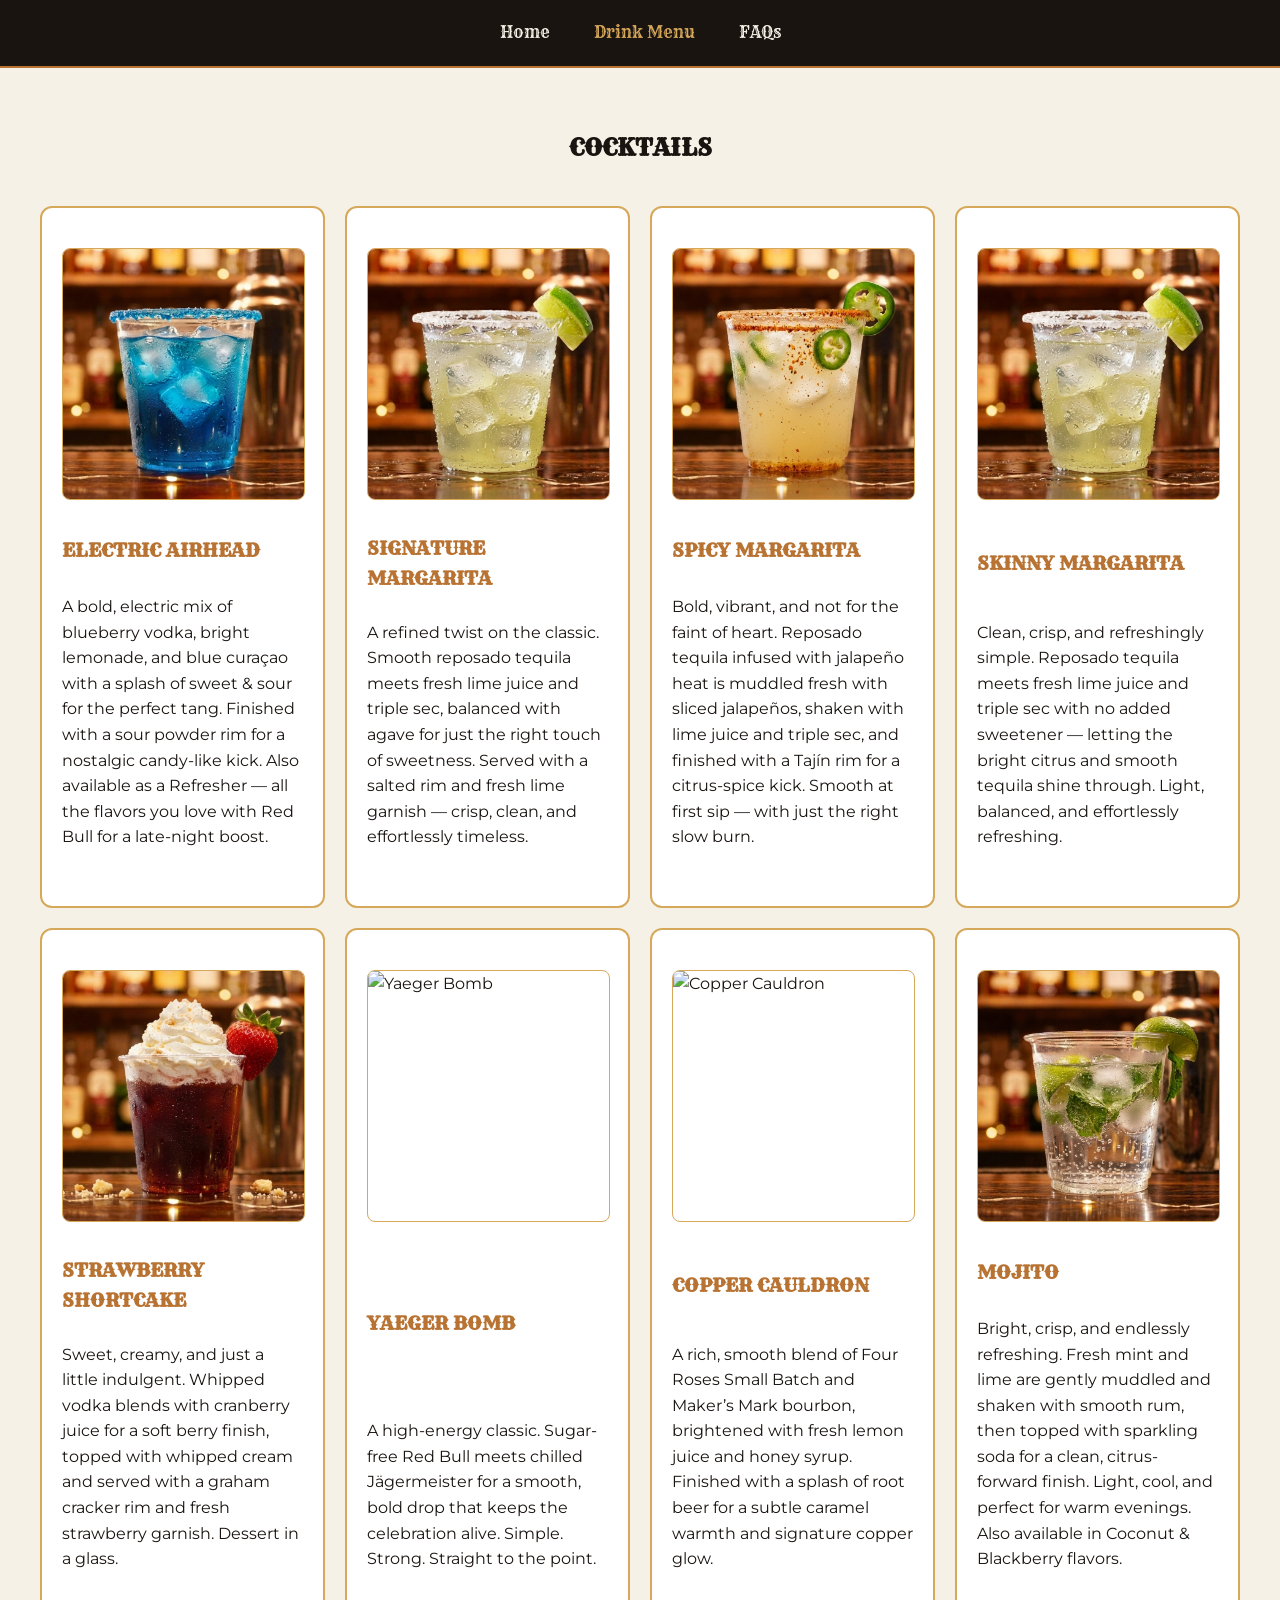
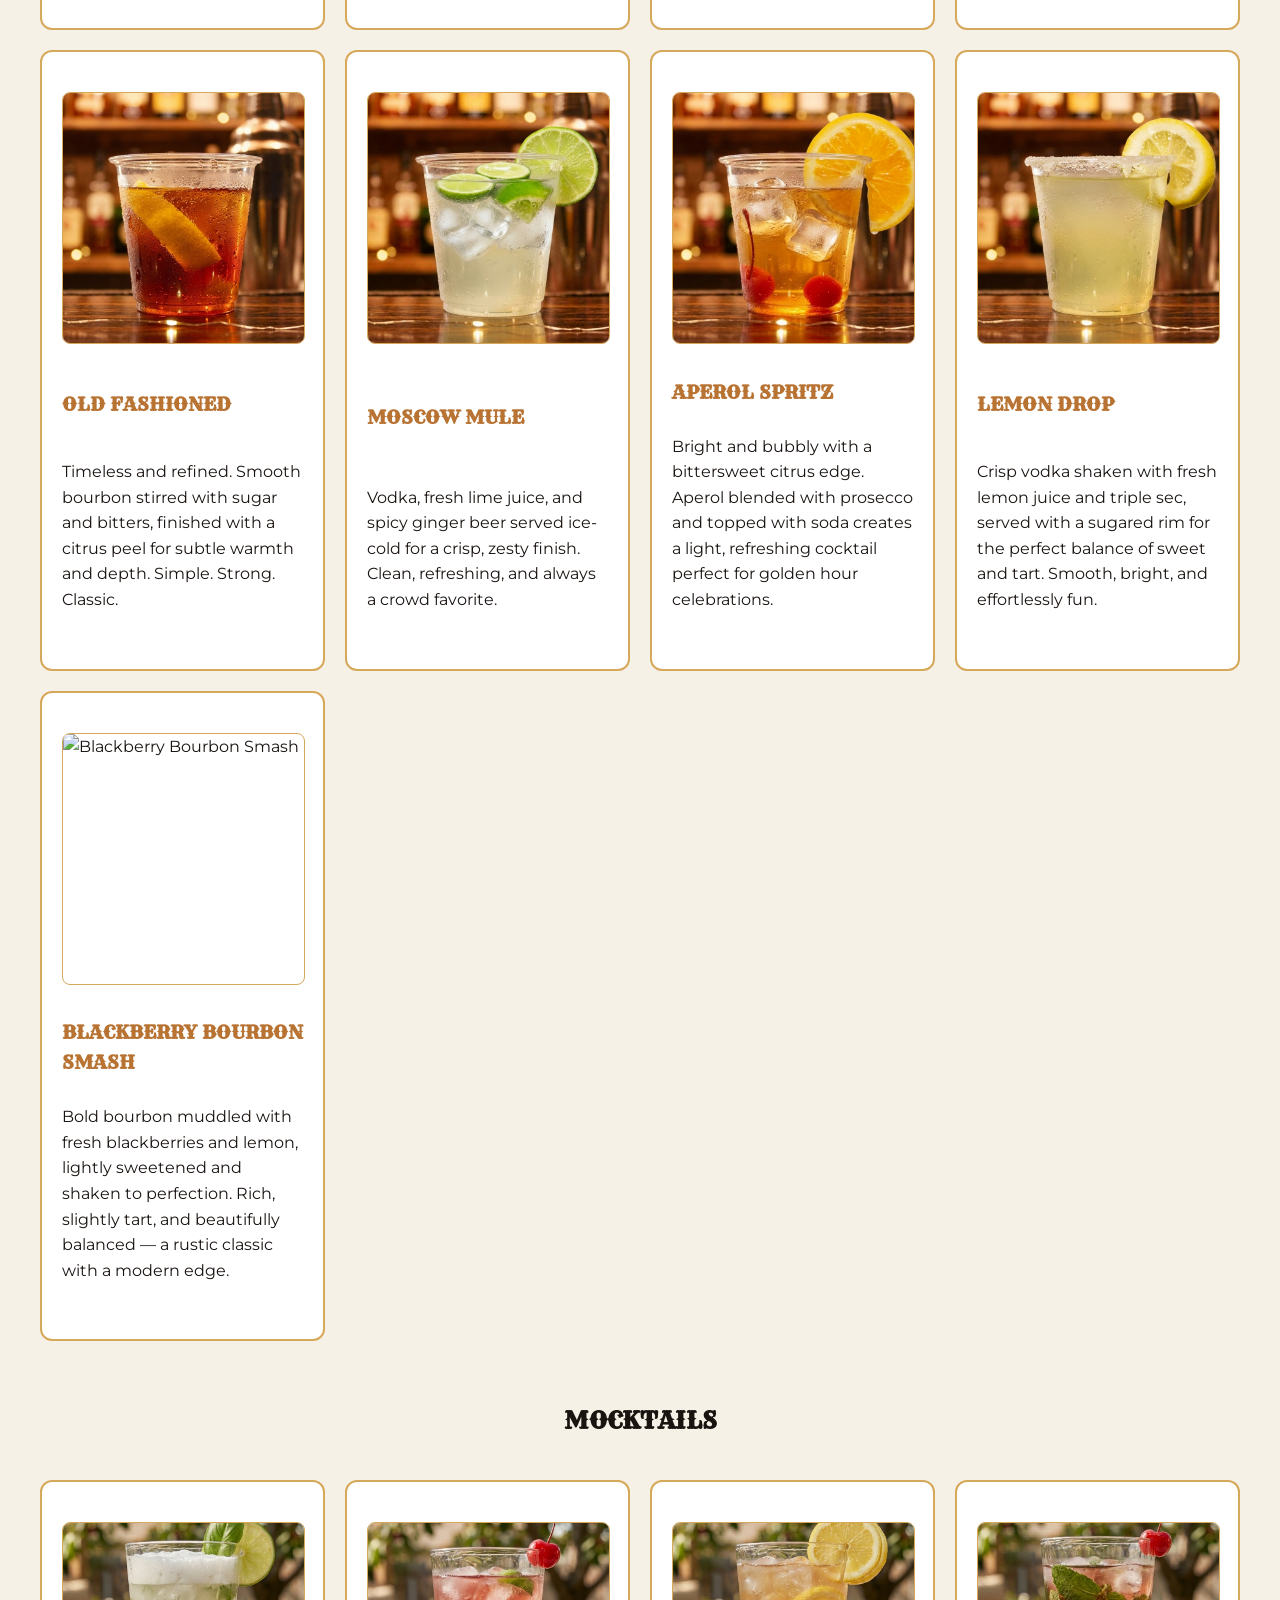
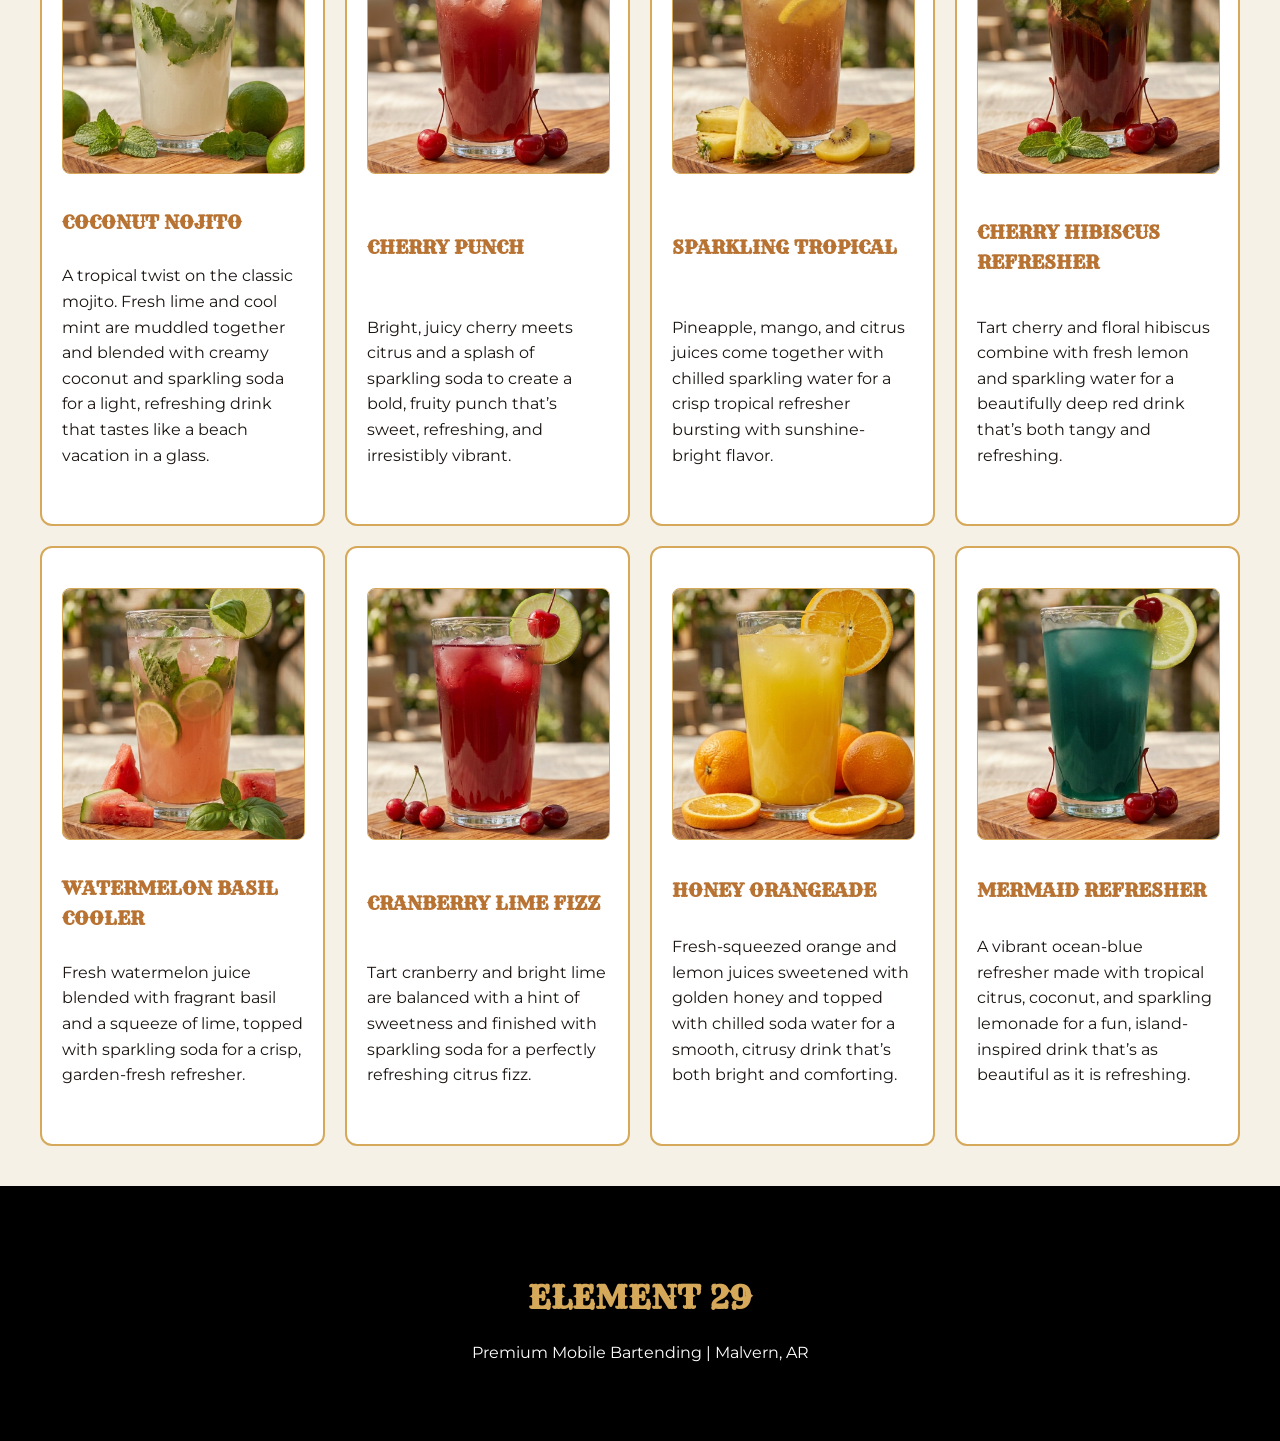
==== cocktails.html @ 7b302162 "Update cocktails.html" ====
<!DOCTYPE html>
<html lang="en">
<head>
    <meta charset="UTF-8">
    <meta name="viewport" content="width=device-width, initial-scale=1.0">
    <title>Drink Menu | Element 29</title>
    <link href="https://fonts.googleapis.com/css2?family=Cinzel+Decorative:wght@400;700&family=Rye&family=Montserrat:wght@300;400;600&display=swap" rel="stylesheet">
    <link rel="stylesheet" href="styles.css">
</head>
<body>

    <nav style="background: var(--espresso); padding: 20px; text-align: center; border-bottom: 2px solid var(--copper);">
        <a href="index.html" class="western-text" style="color: var(--cream); text-decoration: none; margin: 0 20px;">Home</a>
        <a href="cocktails.html" class="western-text" style="color: var(--gold); text-decoration: none; margin: 0 20px;">Drink Menu</a>
        <a href="faq.html" class="western-text" style="color: var(--cream); text-decoration: none; margin: 0 20px;">FAQs</a>
    </nav>

    <h2 class="section-title western-text" style="margin-top: 60px;">Cocktails</h2>
        <div class="drink-grid">
            <div class="card">
                <img src="images/ElectricAirhead.png" alt="Electric Airhead" class="drink-card-img">
                <h3>Electric Airhead</h3>
                <p>A bold, electric mix of blueberry vodka, bright lemonade, and blue curaçao with a splash of sweet & sour for the perfect tang. Finished with a sour powder rim for a nostalgic candy-like kick. Also available as a Refresher — all the flavors you love with Red Bull for a late-night boost.</p>
            </div>
            <div class="card">
                <img src="images/SignatureMarg.png" alt="Signature Margarita" class="drink-card-img">
                <h3>Signature Margarita</h3>
                <p>A refined twist on the classic. Smooth reposado tequila meets fresh lime juice and triple sec, balanced with agave for just the right touch of sweetness. Served with a salted rim and fresh lime garnish — crisp, clean, and effortlessly timeless.</p>
            </div>
            <div class="card">
                <img src="images/SpicyMarg.png" alt="Spicy Margarita" class="drink-card-img">
                <h3>Spicy Margarita</h3>
                <p>Bold, vibrant, and not for the faint of heart. Reposado tequila infused with jalapeño heat is muddled fresh with sliced jalapeños, shaken with lime juice and triple sec, and finished with a Tajín rim for a citrus-spice kick. Smooth at first sip — with just the right slow burn.</p>
            </div>
            <div class="card">
                <img src="images/SignatureMarg.png" alt="Skinny Margarita" class="drink-card-img">
                <h3>Skinny Margarita</h3>
                <p>Clean, crisp, and refreshingly simple. Reposado tequila meets fresh lime juice and triple sec with no added sweetener — letting the bright citrus and smooth tequila shine through. Light, balanced, and effortlessly refreshing.</p>
            </div>
            <div class="card">
                <img src="images/StrawberryShortcake.png" alt="Strawberry Shortcake" class="drink-card-img">
                <h3>Strawberry Shortcake</h3>
                <p>Sweet, creamy, and just a little indulgent. Whipped vodka blends with cranberry juice for a soft berry finish, topped with whipped cream and served with a graham cracker rim and fresh strawberry garnish. Dessert in a glass.</p>
            </div>
            <div class="card">
                <img src="images/yaeger.jpg" alt="Yaeger Bomb" class="drink-card-img">
                <h3>Yaeger Bomb</h3>
                <p>A high-energy classic. Sugar-free Red Bull meets chilled Jägermeister for a smooth, bold drop that keeps the celebration alive. Simple. Strong. Straight to the point.</p>
            </div>
            <div class="card">
                <img src="images/cauldron.jpg" alt="Copper Cauldron" class="drink-card-img">
                <h3>Copper Cauldron</h3>
                <p>A rich, smooth blend of Four Roses Small Batch and Maker’s Mark bourbon, brightened with fresh lemon juice and honey syrup. Finished with a splash of root beer for a subtle caramel warmth and signature copper glow.</p>
            </div>

 <div class="card">
                <img src="images/Mojito.png" alt="Mojito" class="drink-card-img">
                <h3>Mojito</h3>
                <p>Bright, crisp, and endlessly refreshing. Fresh mint and lime are gently muddled and shaken with smooth rum, then topped with sparkling soda for a clean, citrus-forward finish. Light, cool, and perfect for warm evenings. Also available in Coconut & Blackberry flavors.</p>
            </div>

 <div class="card">
                <img src="images/OldFashioned.png" alt="Old Fashioned" class="drink-card-img">
                <h3>Old Fashioned</h3>
                <p>Timeless and refined. Smooth bourbon stirred with sugar and bitters, finished with a citrus peel for subtle warmth and depth. Simple. Strong. Classic.</p>
            </div>

 <div class="card">
                <img src="images/MoscowMule.png" alt="Moscow Mule" class="drink-card-img">
                <h3>Moscow Mule</h3>
                <p>Vodka, fresh lime juice, and spicy ginger beer served ice-cold for a crisp, zesty finish. Clean, refreshing, and always a crowd favorite.</p>
            </div>

<div class="card">
                <img src="images/AeperolSpritz.png" alt="Aperol Spritz" class="drink-card-img">
                <h3>Aperol Spritz</h3>
                <p>Bright and bubbly with a bittersweet citrus edge. Aperol blended with prosecco and topped with soda creates a light, refreshing cocktail perfect for golden hour celebrations.</p>
            </div>

<div class="card">
                <img src="images/LemonDrop.png" alt="Lemon Drop" class="drink-card-img">
                <h3>Lemon Drop</h3>
                <p>Crisp vodka shaken with fresh lemon juice and triple sec, served with a sugared rim for the perfect balance of sweet and tart. Smooth, bright, and effortlessly fun.</p>
            </div>

<div class="card">
                <img src="images/"BlackberryBourbonSmash.png" alt="Blackberry Bourbon Smash" class="drink-card-img">
                <h3>Blackberry Bourbon Smash</h3>
                <p>Bold bourbon muddled with fresh blackberries and lemon, lightly sweetened and shaken to perfection. Rich, slightly tart, and beautifully balanced — a rustic classic with a modern edge.</p>
            </div>



        </div>

        <h2 class="section-title western-text" style="margin-top: 60px;">Mocktails</h2>
        <div class="drink-grid">
            <div class="card">
                <img src="images/CoconutNojito.png" alt="Coconut Nojito" class="drink-card-img">
                <h3>Coconut Nojito</h3>
                <p>A tropical twist on the classic mojito. Fresh lime and cool mint are muddled together and blended with creamy coconut and sparkling soda for a light, refreshing drink that tastes like a beach vacation in a glass.</p>
            </div>
            <div class="card">
                <img src="images/CherryPunch.png" alt="Cherry Punch" class="drink-card-img">
                <h3>Cherry Punch</h3>
                <p>Bright, juicy cherry meets citrus and a splash of sparkling soda to create a bold, fruity punch that’s sweet, refreshing, and irresistibly vibrant.</p>
            </div>
            <div class="card">
                <img src="images/SparklingTropical.png" alt="Sparkling Tropical" class="drink-card-img">
                <h3>Sparkling Tropical</h3>
                <p>Pineapple, mango, and citrus juices come together with chilled sparkling water for a crisp tropical refresher bursting with sunshine-bright flavor.</p>
            </div>
            <div class="card">
                <img src="images/CherryHibiscusRefresher.png" alt="Cherry Hibiscus Refresher" class="drink-card-img">
                <h3>Cherry Hibiscus Refresher</h3>
                <p>Tart cherry and floral hibiscus combine with fresh lemon and sparkling water for a beautifully deep red drink that’s both tangy and refreshing.</p>
            </div>
            <div class="card">
                <img src="images/WatermelonBasilCooler.png" alt="Watermelon Basil Cooler" class="drink-card-img">
                <h3>Watermelon Basil Cooler</h3>
                <p>Fresh watermelon juice blended with fragrant basil and a squeeze of lime, topped with sparkling soda for a crisp, garden-fresh refresher.</p>
            </div>
            <div class="card">
                <img src="images/CranberryLimeFizz.png" alt="Cranberry Lime Fizz" class="drink-card-img">
                <h3>Cranberry Lime Fizz</h3>
                <p>Tart cranberry and bright lime are balanced with a hint of sweetness and finished with sparkling soda for a perfectly refreshing citrus fizz.</p>
            </div>
            <div class="card">
                <img src="images/HoneyOrangeade.png" alt="Honey Orangeade" class="drink-card-img">
                <h3>Honey Orangeade</h3>
                <p>Fresh-squeezed orange and lemon juices sweetened with golden honey and topped with chilled soda water for a smooth, citrusy drink that’s both bright and comforting.</p>
            </div>
            <div class="card">
                <img src="images/MermaidRefresher.png" alt="Mermaid Refresher" class="drink-card-img">
                <h3>Mermaid Refresher</h3>
                <p>A vibrant ocean-blue refresher made with tropical citrus, coconut, and sparkling lemonade for a fun, island-inspired drink that’s as beautiful as it is refreshing.</p>
            </div>

        </div>
    </section>

    <footer>
        <h2 class="footer-brand western-text">Element 29</h2>
        <p>Premium Mobile Bartending | Malvern, AR</p>
    </footer>
</body>

</html>
---- styles.css ----
/* --- VARIABLES & ROOT --- */
:root {
    --cream: #F6F1E6;
    --espresso: #1A1411;
    --copper: #B87333;
    --gold: #D6A85A;
    --font-heading: 'Cinzel Decorative', serif;
    --font-western: 'Rye', cursive;
    --font-body: 'Montserrat', sans-serif;
}

/* --- BASE STYLES --- */
body { 
    background-color: var(--cream); 
    color: var(--espresso); 
    font-family: var(--font-body); 
    margin: 0; 
    line-height: 1.6; 
}

h1, h2, h3, h4, h5 { 
    font-family: var(--font-western); 
    text-transform: uppercase; 
}

.western-text { 
    font-family: var(--font-western) !important; 
}

.section-title { 
    text-align: center; 
    margin-bottom: 30px; 
}

.centered { 
    text-align: center; 
    width: 100%; 
    display: flex; 
    flex-direction: column; 
    align-items: center; 
}

.white { color: white; }
.hidden { display: none; }

/* --- NAVIGATION --- */
nav {
    background: var(--espresso);
    padding: 20px;
    text-align: center;
    border-bottom: 2px solid var(--copper);
    position: sticky;
    top: 0;
    z-index: 1000;
}

nav a {
    text-decoration: none;
    margin: 0 20px;
    transition: 0.3s;
}

/* --- HERO SECTION --- */
.hero {
    height: 90vh; 
    display: flex; 
    align-items: center; 
    justify-content: center;
    text-align: center; 
    position: relative; 
    background: var(--espresso);
}

.hero-bg { 
    position: absolute; 
    width: 100%; 
    height: 100%; 
    background-size: cover; 
    background-position: center; 
    opacity: 0.7; 
}

.hero-overlay { 
    position: absolute; 
    width: 100%; 
    height: 100%; 
    background: linear-gradient(to bottom, transparent, rgba(26,20,17,0.8)); 
}

.hero-content { 
    position: relative; 
    z-index: 2; 
    color: white; 
    padding: 20px; 
}

.brand-title { 
    font-size: 3rem; 
    letter-spacing: 2px; 
    color: var(--gold); 
    margin: 0; 
}

.headline { 
    font-size: 3.5rem; 
    font-family: var(--font-western); 
    margin: 20px 0; 
    color: white; 
}

/* --- LIFESTYLE BREAKS --- */
.lifestyle-break {
    height: 400px; 
    width: 100%; 
    overflow: hidden; 
    position: relative;
}

.break-img {
    width: 100%; 
    height: 100%; 
    background-size: cover; 
    background-position: center; 
    background-attachment: fixed;
}

.break-overlay {
    position: absolute; 
    top: 0; 
    left: 0; 
    width: 100%; 
    height: 100%;
    background: rgba(26, 20, 17, 0.4); 
    display: flex; 
    align-items: center; 
    justify-content: center;
}

.break-overlay h2 {
    color: var(--cream); 
    font-size: 2.5rem; 
    text-shadow: 2px 2px 10px rgba(0,0,0,0.5);
}

/* --- CARDS & PACKAGES --- */
.packages { 
    padding: 100px 20px; 
    text-align: center; 
}

.package-cards { 
    display: grid; 
    grid-template-columns: repeat(auto-fit, minmax(250px, 1fr)); 
    gap: 25px; 
    max-width: 1200px; 
    margin: 50px auto; 
}

.card { 
    background: white; 
    border: 2px solid var(--gold); 
    padding: 40px 20px; 
    border-radius: 12px; 
    transition: 0.3s; 
    cursor: pointer; 
    display: flex; 
    flex-direction: column; 
    justify-content: space-between;
}

.card:hover { 
    transform: translateY(-10px); 
    box-shadow: 0 10px 30px rgba(184,115,51,0.2); 
}

.card h3 { 
    color: var(--copper); 
    margin-bottom: 10px; 
}

/* --- DRINK MENU GRID --- */
.drink-grid {
    display: grid;
    grid-template-columns: repeat(4, 1fr);
    gap: 20px;
    max-width: 1200px;
    margin: 40px auto;
    padding: 0 20px;
}

.drink-card-img {
    width: 100%;
    height: 250px;
    object-fit: cover;
    border-radius: 8px;
    margin-bottom: 15px;
    border: 1px solid var(--gold);
}

/* --- CUSTOMIZER / CALCULATOR --- */
.customizer { 
    padding: 80px 20px; 
    background-size: cover; 
    background-attachment: fixed; 
    display: flex; 
    justify-content: center; 
}

.calc-container { 
    background: rgba(246, 241, 230, 0.98); 
    max-width: 800px; 
    width: 100%; 
    padding: 50px; 
    border-radius: 15px; 
    border: 3px double var(--copper); 
    text-align: center; 
}

.calc-grid { 
    display: grid; 
    grid-template-columns: repeat(auto-fit, minmax(200px, 1fr)); 
    gap: 20px; 
    margin-bottom: 30px; 
}

.input-group label { 
    display: block; 
    font-family: var(--font-western); 
    margin-bottom: 10px; 
    color: var(--espresso); 
    font-size: 0.9rem; 
}

.input-group input[type="number"] { 
    width: 100%; 
    padding: 12px; 
    border: 1px solid var(--copper); 
    background: var(--cream); 
    font-family: var(--font-western); 
    color: var(--espresso); 
    border-radius: 5px; 
    box-sizing: border-box;
}

.checkbox-group { 
    grid-column: 1 / -1; 
    display: flex; 
    flex-direction: column !important; 
    align-items: center; 
    padding: 20px; 
    background: rgba(184, 115, 51, 0.05); 
    border-radius: 10px;
}

.checkbox-container { 
    display: flex; 
    align-items: center; 
    gap: 10px; 
    margin-bottom: 5px; 
}

.upgrade-desc { 
    font-size: 0.85rem; 
    color: var(--espresso); 
    max-width: 500px; 
    opacity: 0.8; 
    font-style: italic; 
    margin-top: 5px; 
}

#estimate-total { 
    font-family: var(--font-western); 
    font-size: 3rem; 
    color: var(--copper); 
    margin: 20px 0; 
}

/* --- LOGISTICS --- */
.logistics-section { 
    background-size: cover; 
    background-attachment: fixed; 
    position: relative; 
}

.logistics-overlay { 
    background: rgba(26,20,17,0.85); 
    padding: 100px 20px; 
}

.logistics-grid { 
    display: grid; 
    grid-template-columns: repeat(auto-fit, minmax(250px, 1fr)); 
    gap: 30px; 
    max-width: 1100px; 
    margin: 50px auto 0; 
}

.log-card { 
    border: 1px solid var(--copper); 
    padding: 30px; 
    color: white; 
    text-align: center; 
}

.log-card h4 { 
    color: var(--gold); 
    font-family: var(--font-western); 
    margin-bottom: 15px; 
}

/* --- GALLERY GRID --- */
.gallery-grid { 
    display: grid; 
    grid-template-columns: repeat(auto-fit, minmax(300px, 1fr)); 
    gap: 15px; 
    padding: 40px; 
    max-width: 1200px; 
    margin: 0 auto; 
}

.gallery-item { 
    width: 100%; 
    height: 350px; 
    object-fit: cover; 
    border: 1px solid var(--gold); 
}

/* --- ENHANCED FAQ LAYOUT --- */
.faq-enhanced-section {
    padding: 80px 20px;
    max-width: 1100px;
    margin: 0 auto;
}

.faq-row {
    display: flex;
    gap: 50px;
    margin-bottom: 60px;
    align-items: center;
}

.faq-row.reverse {
    flex-direction: row-reverse;
}

.faq-text-block {
    flex: 1;
}

.faq-image-block {
    flex: 1;
    height: 450px;
    background-size: cover;
    background-position: center;
    border: 3px double var(--copper); 
    border-radius: 12px;
    box-shadow: 10px 10px 0px var(--gold);
}

.faq-item {
    margin-bottom: 40px;
    padding-left: 15px;
    border-left: 2px solid var(--gold);
}

.faq-item h5 {
    color: var(--copper);
    margin-bottom: 10px;
    font-size: 1.2rem;
}

.faq-item p {
    font-size: 0.95rem;
    color: var(--espresso);
    line-height: 1.6;
}

/* --- BOOKING FORM --- */
.booking-section { 
    padding: 80px 20px; 
    background: var(--espresso); 
    color: white; 
}

.form-container { 
    max-width: 600px; 
    margin: 0 auto; 
}

.western-form input, 
.western-form textarea {
    width: 100%; 
    padding: 15px; 
    margin-bottom: 15px; 
    background: rgba(246, 241, 230, 0.1); 
    border: 1px solid var(--gold); 
    color: white; 
    font-family: var(--font-body); 
    border-radius: 5px; 
    box-sizing: border-box;
}

.western-form textarea { 
    height: 120px; 
}

.western-form #form-summary { 
    background: rgba(184, 115, 51, 0.2); 
    font-family: var(--font-western); 
    color: var(--gold); 
}

/* --- BUTTONS --- */
.btn { 
    padding: 15px 35px; 
    border-radius: 50px; 
    border: 2px solid var(--copper); 
    cursor: pointer; 
    transition: 0.3s; 
    font-family: var(--font-western); 
    display: inline-block;
}

.btn-primary { 
    background: var(--copper); 
    color: white; 
    text-decoration: none;
}

.btn-primary:hover { 
    background: transparent; 
    color: var(--copper); 
    box-shadow: 0 0 20px var(--gold); 
}

.btn-select { 
    background: transparent; 
    color: var(--copper); 
    border: 1px solid var(--copper); 
    padding: 10px 20px; 
    margin-top: 20px; 
    font-family: var(--font-western); 
    cursor: pointer; 
    border-radius: 5px; 
}

.full-width { width: 100%; }

/* --- FOOTER --- */
footer { 
    padding: 60px 20px; 
    text-align: center; 
    background: #000; 
    color: white; 
}

.footer-brand { 
    color: var(--gold); 
    font-size: 2rem; 
    margin-bottom: 10px; 
}

/* --- MEDIA QUERIES --- */
@media (max-width: 1024px) {
    .drink-grid {
        grid-template-columns: repeat(2, 1fr);
    }
}

@media (max-width: 900px) {
    .faq-row, .faq-row.reverse {
        flex-direction: column;
        gap: 30px;
    }
    
    .faq-image-block {
        width: 100%;
        height: 300px;
        order: -1; 
    }
    
    .faq-item {
        border-left: none;
        border-bottom: 1px solid var(--gold);
        padding-bottom: 20px;
        padding-left: 0;
    }
}

@media (max-width: 768px) {
    .drink-grid {
        grid-template-columns: 1fr;
    }
    .gallery-grid { 
        grid-template-columns: 1fr; 
        padding: 20px; 
    }
    .gallery-item { 
        height: 300px; 
    }
    .headline { 
        font-size: 2.2rem; 
    }
    .card {
        max-width: 400px;
        margin: 0 auto;
    }
}
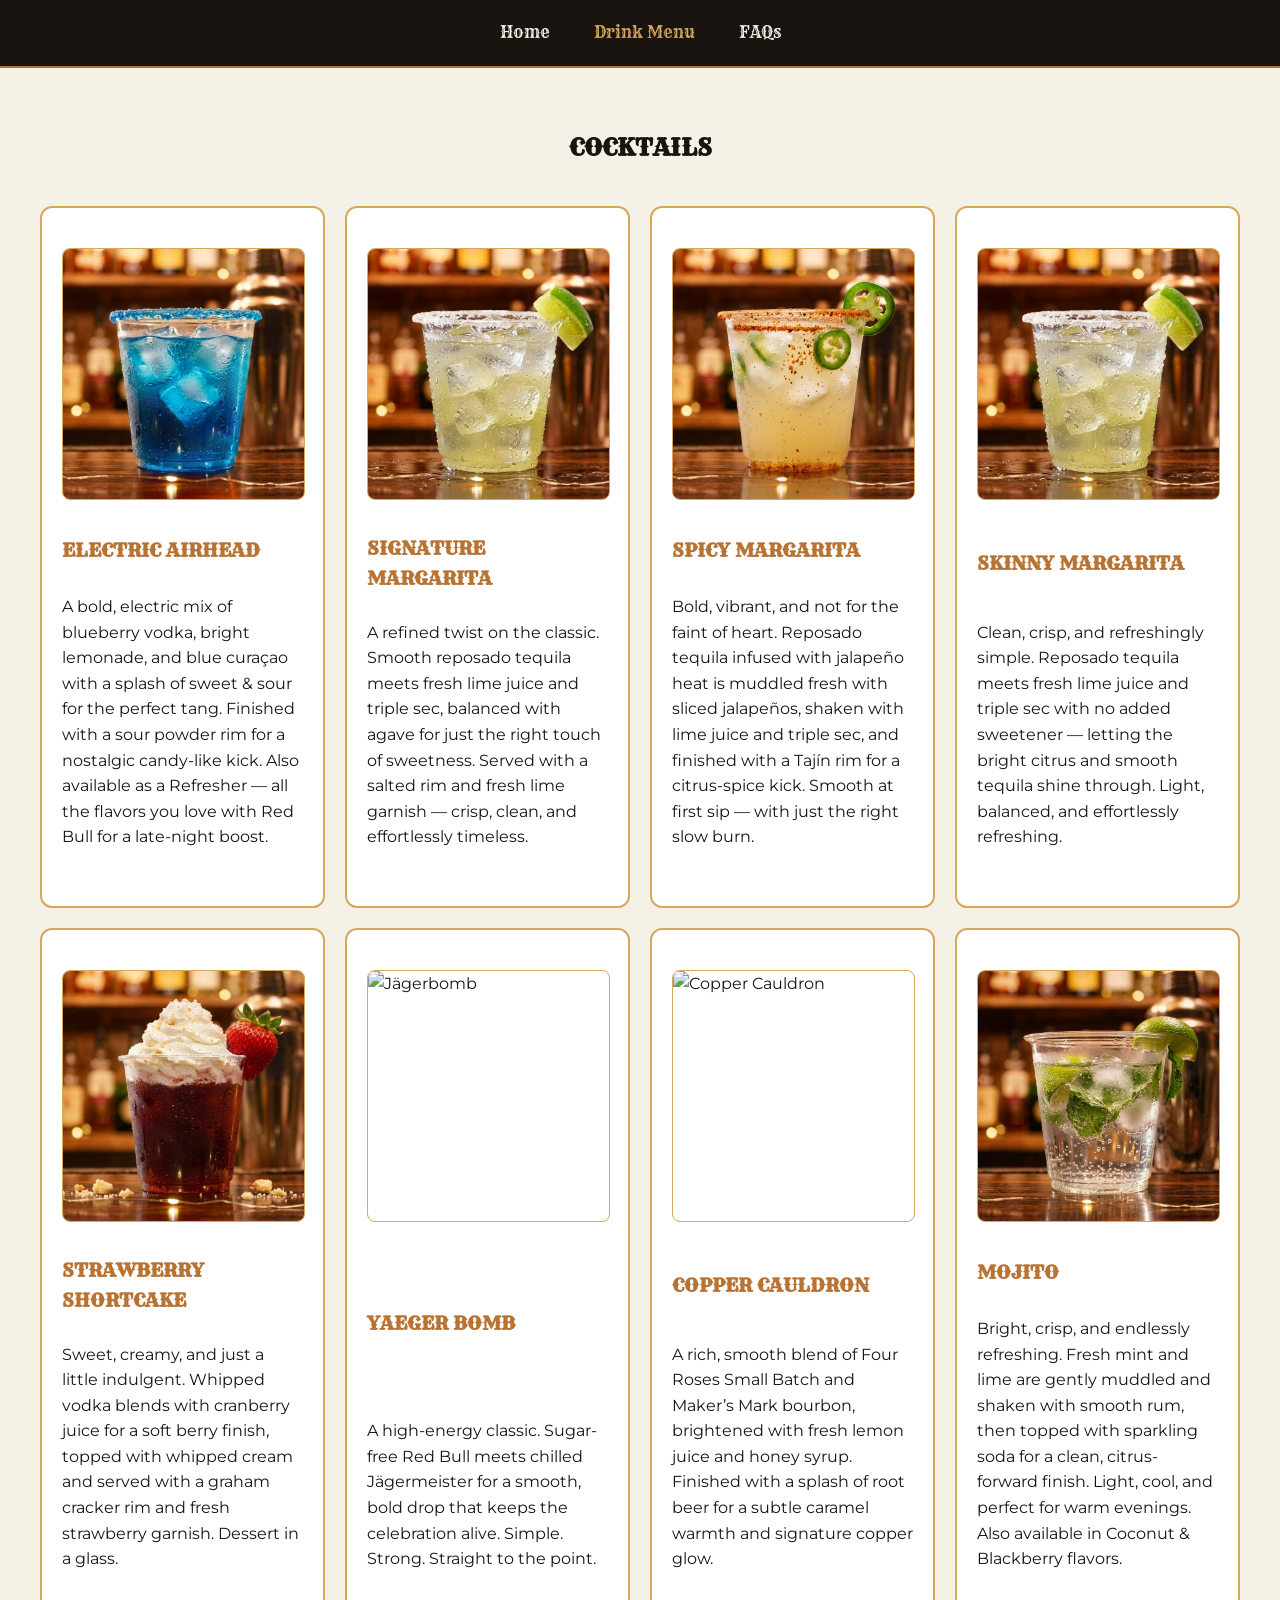
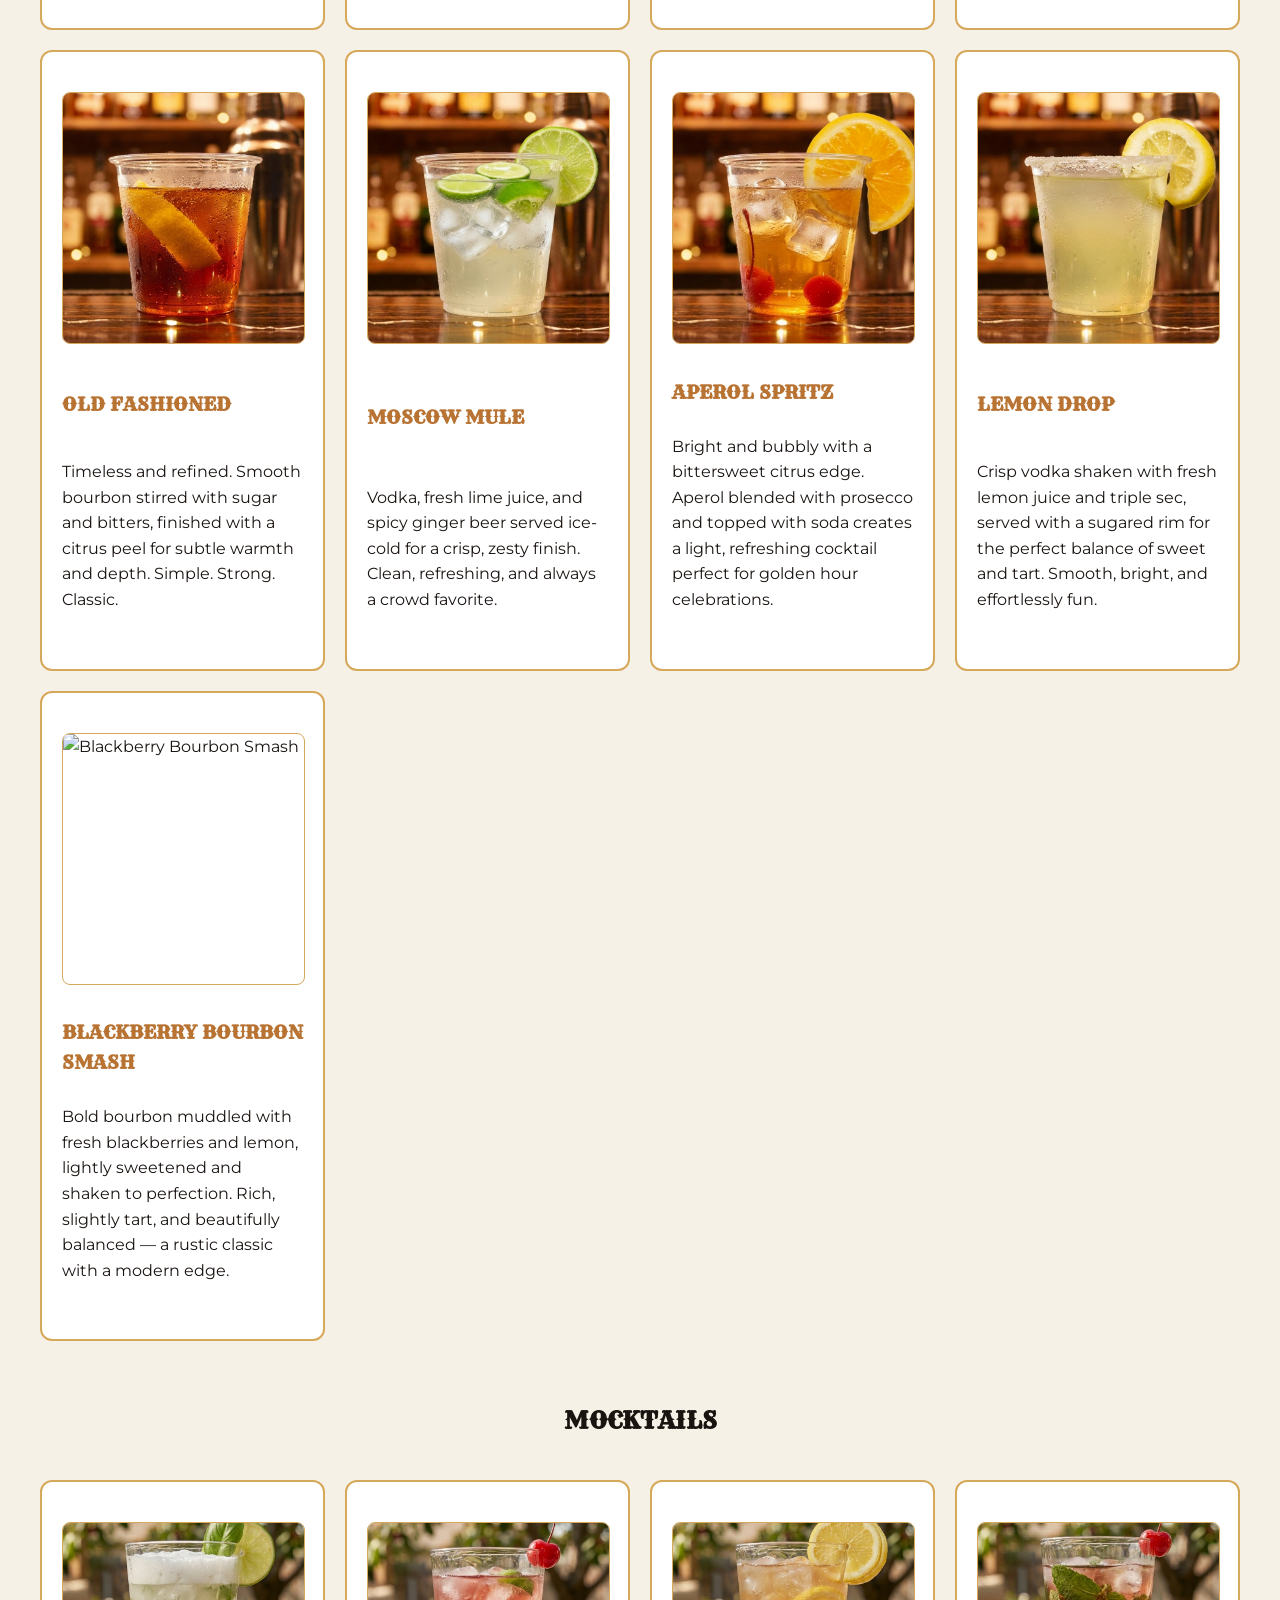
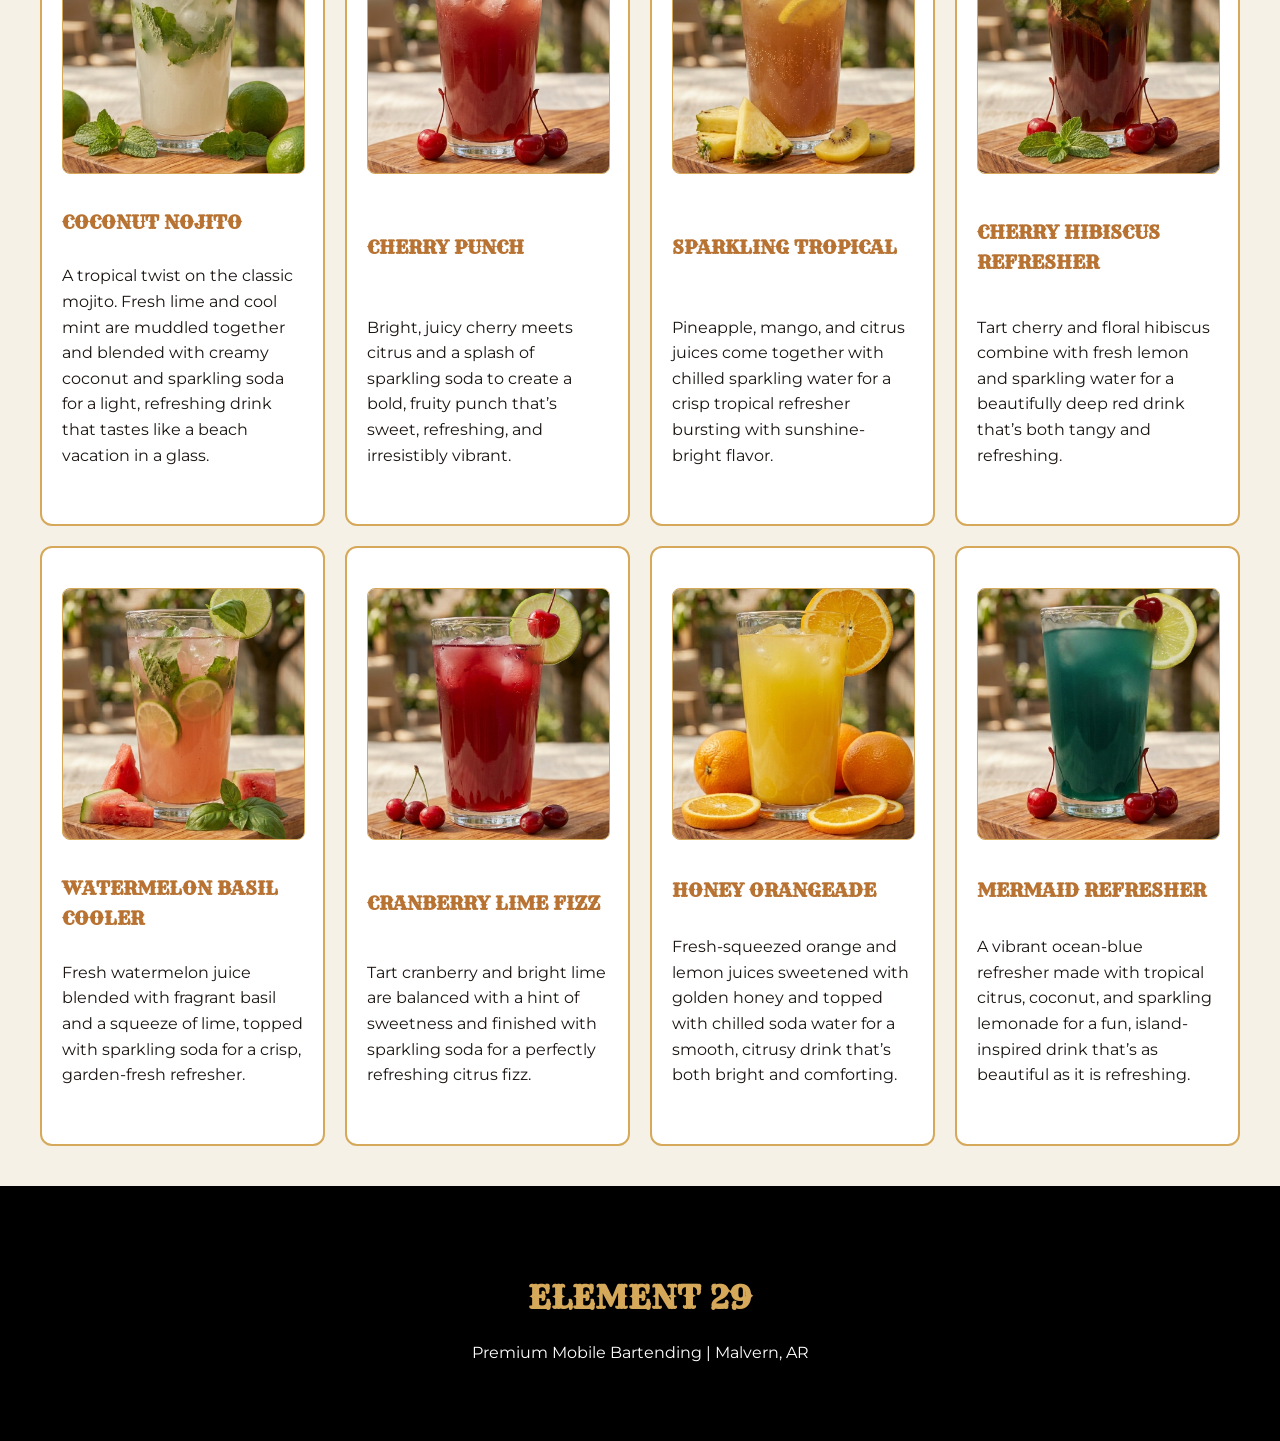
==== commit a550d934: "Update cocktails.html" ====
--- a/cocktails.html
+++ b/cocktails.html
@@ -43,7 +43,7 @@
                 <p>Sweet, creamy, and just a little indulgent. Whipped vodka blends with cranberry juice for a soft berry finish, topped with whipped cream and served with a graham cracker rim and fresh strawberry garnish. Dessert in a glass.</p>
             </div>
             <div class="card">
-                <img src="images/yaeger.jpg" alt="Yaeger Bomb" class="drink-card-img">
+                <img src="images/Yaeger.png" alt="Jägerbomb" class="drink-card-img">
                 <h3>Yaeger Bomb</h3>
                 <p>A high-energy classic. Sugar-free Red Bull meets chilled Jägermeister for a smooth, bold drop that keeps the celebration alive. Simple. Strong. Straight to the point.</p>
             </div>
@@ -84,7 +84,7 @@
             </div>
 
 <div class="card">
-                <img src="images/"BlackberryBourbonSmash.png" alt="Blackberry Bourbon Smash" class="drink-card-img">
+                <img src="images/"BourbonSmash.png" alt="Blackberry Bourbon Smash" class="drink-card-img">
                 <h3>Blackberry Bourbon Smash</h3>
                 <p>Bold bourbon muddled with fresh blackberries and lemon, lightly sweetened and shaken to perfection. Rich, slightly tart, and beautifully balanced — a rustic classic with a modern edge.</p>
             </div>
@@ -151,3 +151,4 @@
 
 
 
+
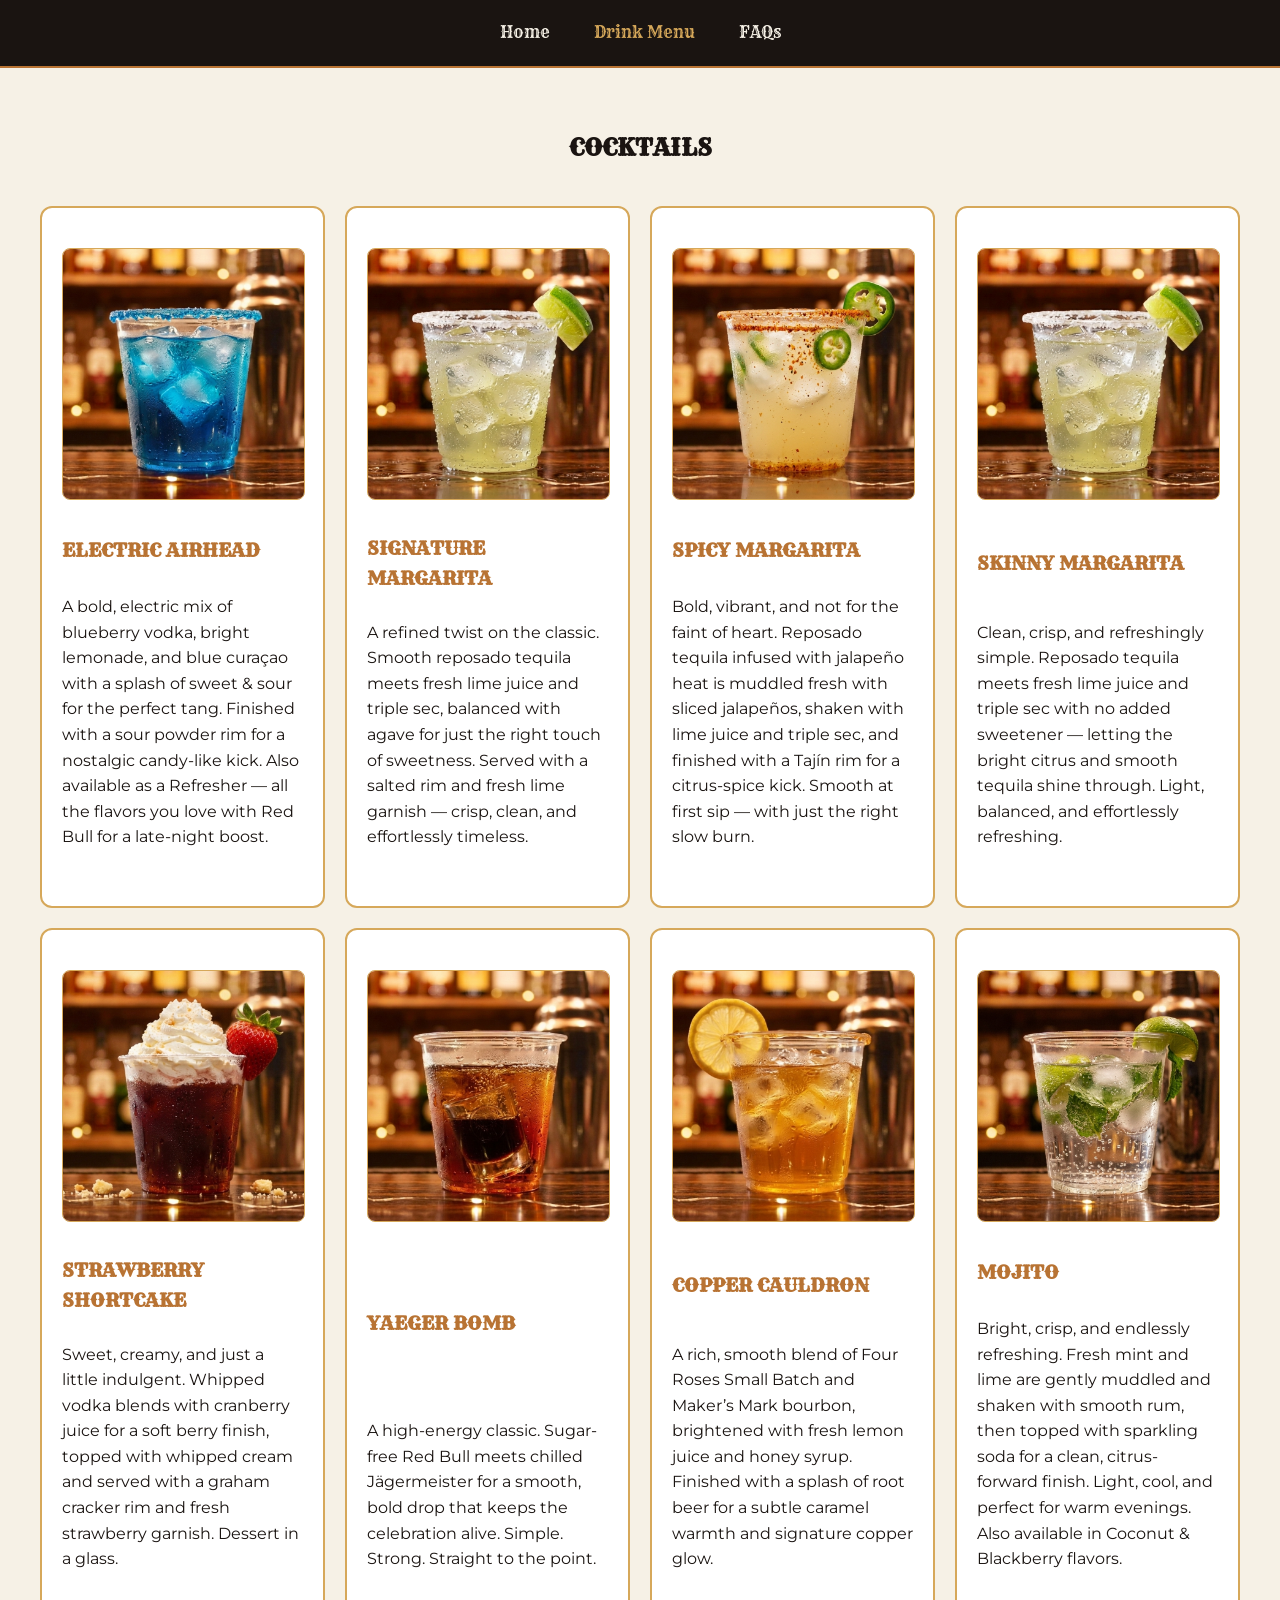
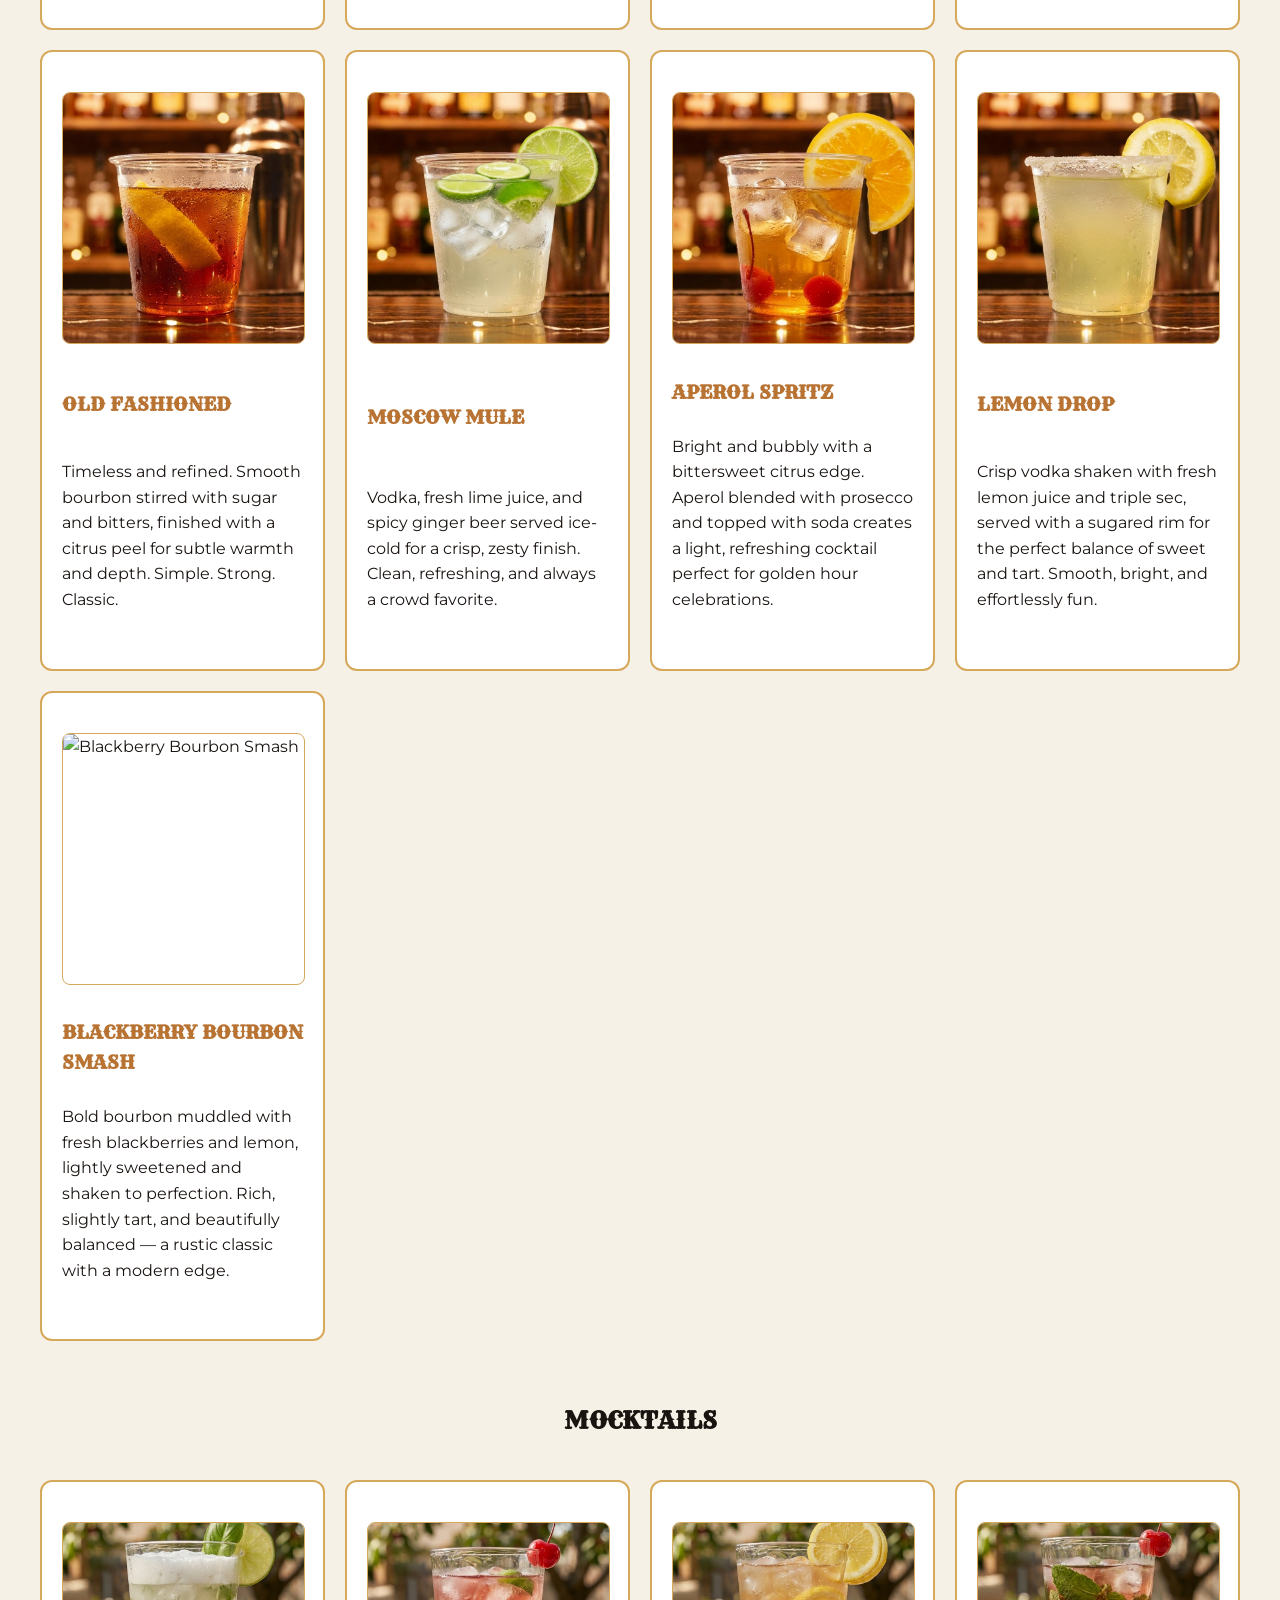
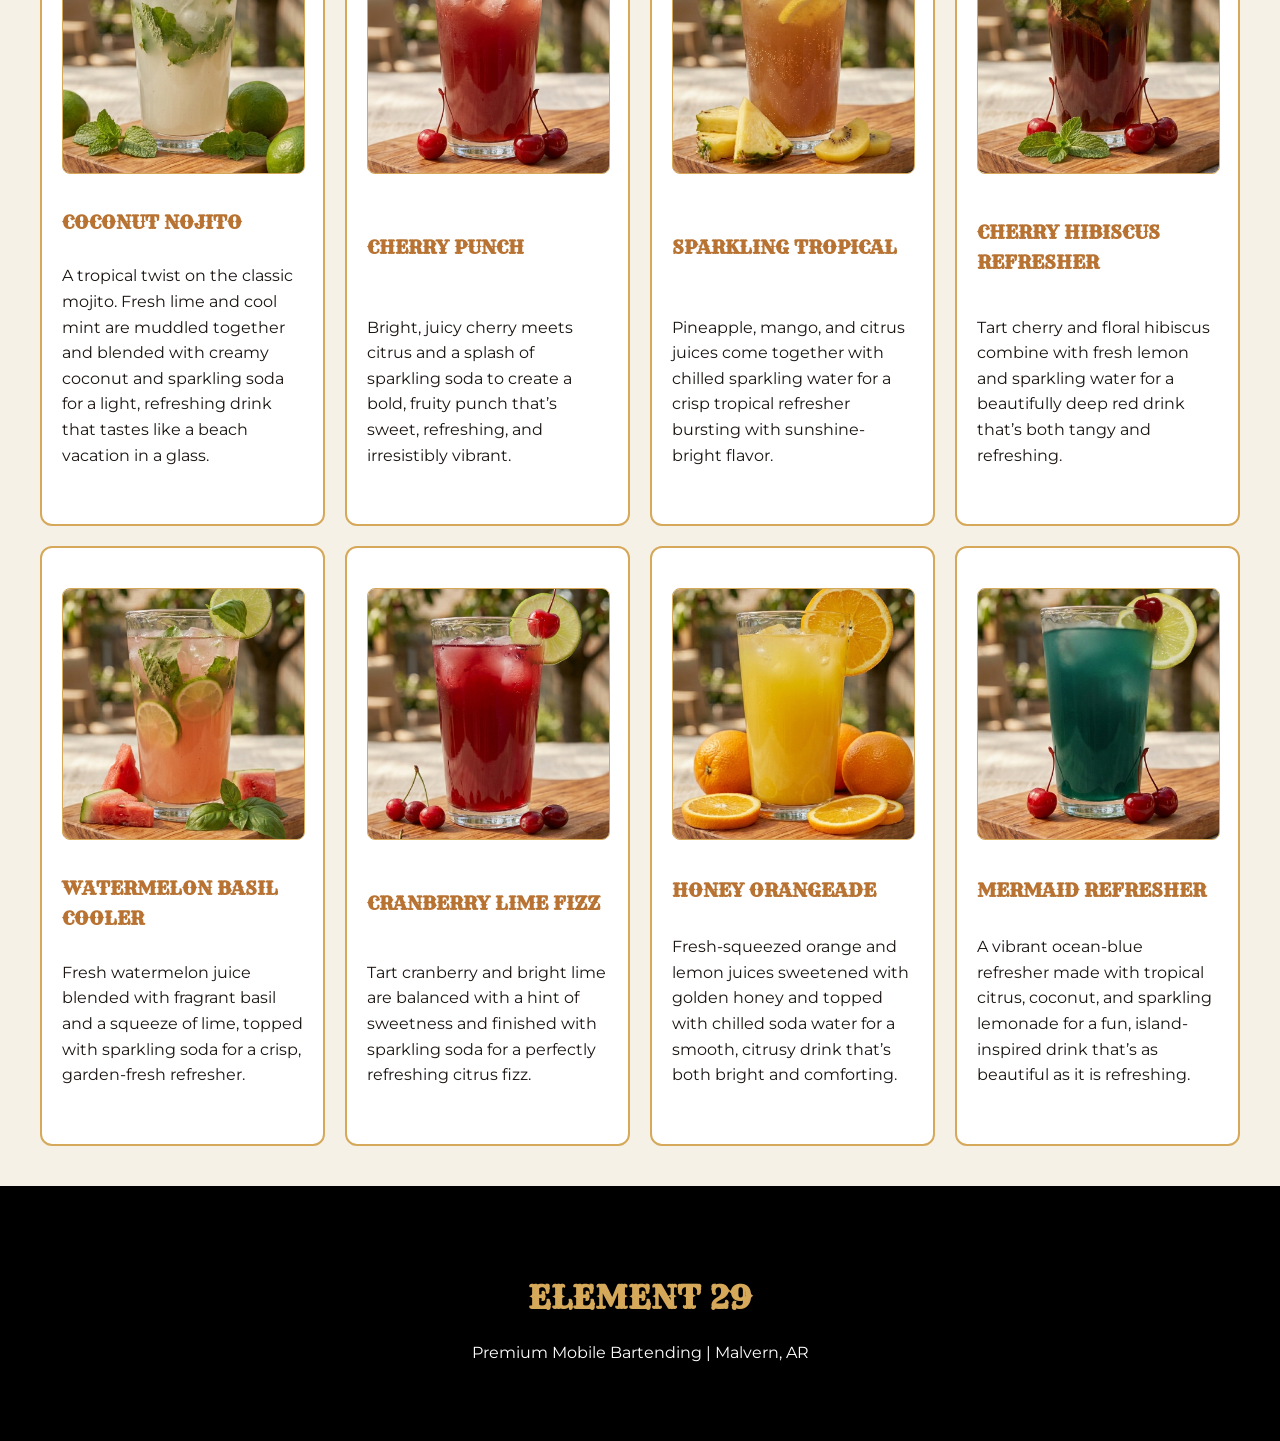
==== commit d1cacad4: "Update cocktails.html" ====
--- a/cocktails.html
+++ b/cocktails.html
@@ -48,7 +48,7 @@
                 <p>A high-energy classic. Sugar-free Red Bull meets chilled Jägermeister for a smooth, bold drop that keeps the celebration alive. Simple. Strong. Straight to the point.</p>
             </div>
             <div class="card">
-                <img src="images/cauldron.jpg" alt="Copper Cauldron" class="drink-card-img">
+                <img src="images/Cauldron.png" alt="Copper Cauldron" class="drink-card-img">
                 <h3>Copper Cauldron</h3>
                 <p>A rich, smooth blend of Four Roses Small Batch and Maker’s Mark bourbon, brightened with fresh lemon juice and honey syrup. Finished with a splash of root beer for a subtle caramel warmth and signature copper glow.</p>
             </div>
@@ -152,3 +152,4 @@
 
 
 
+
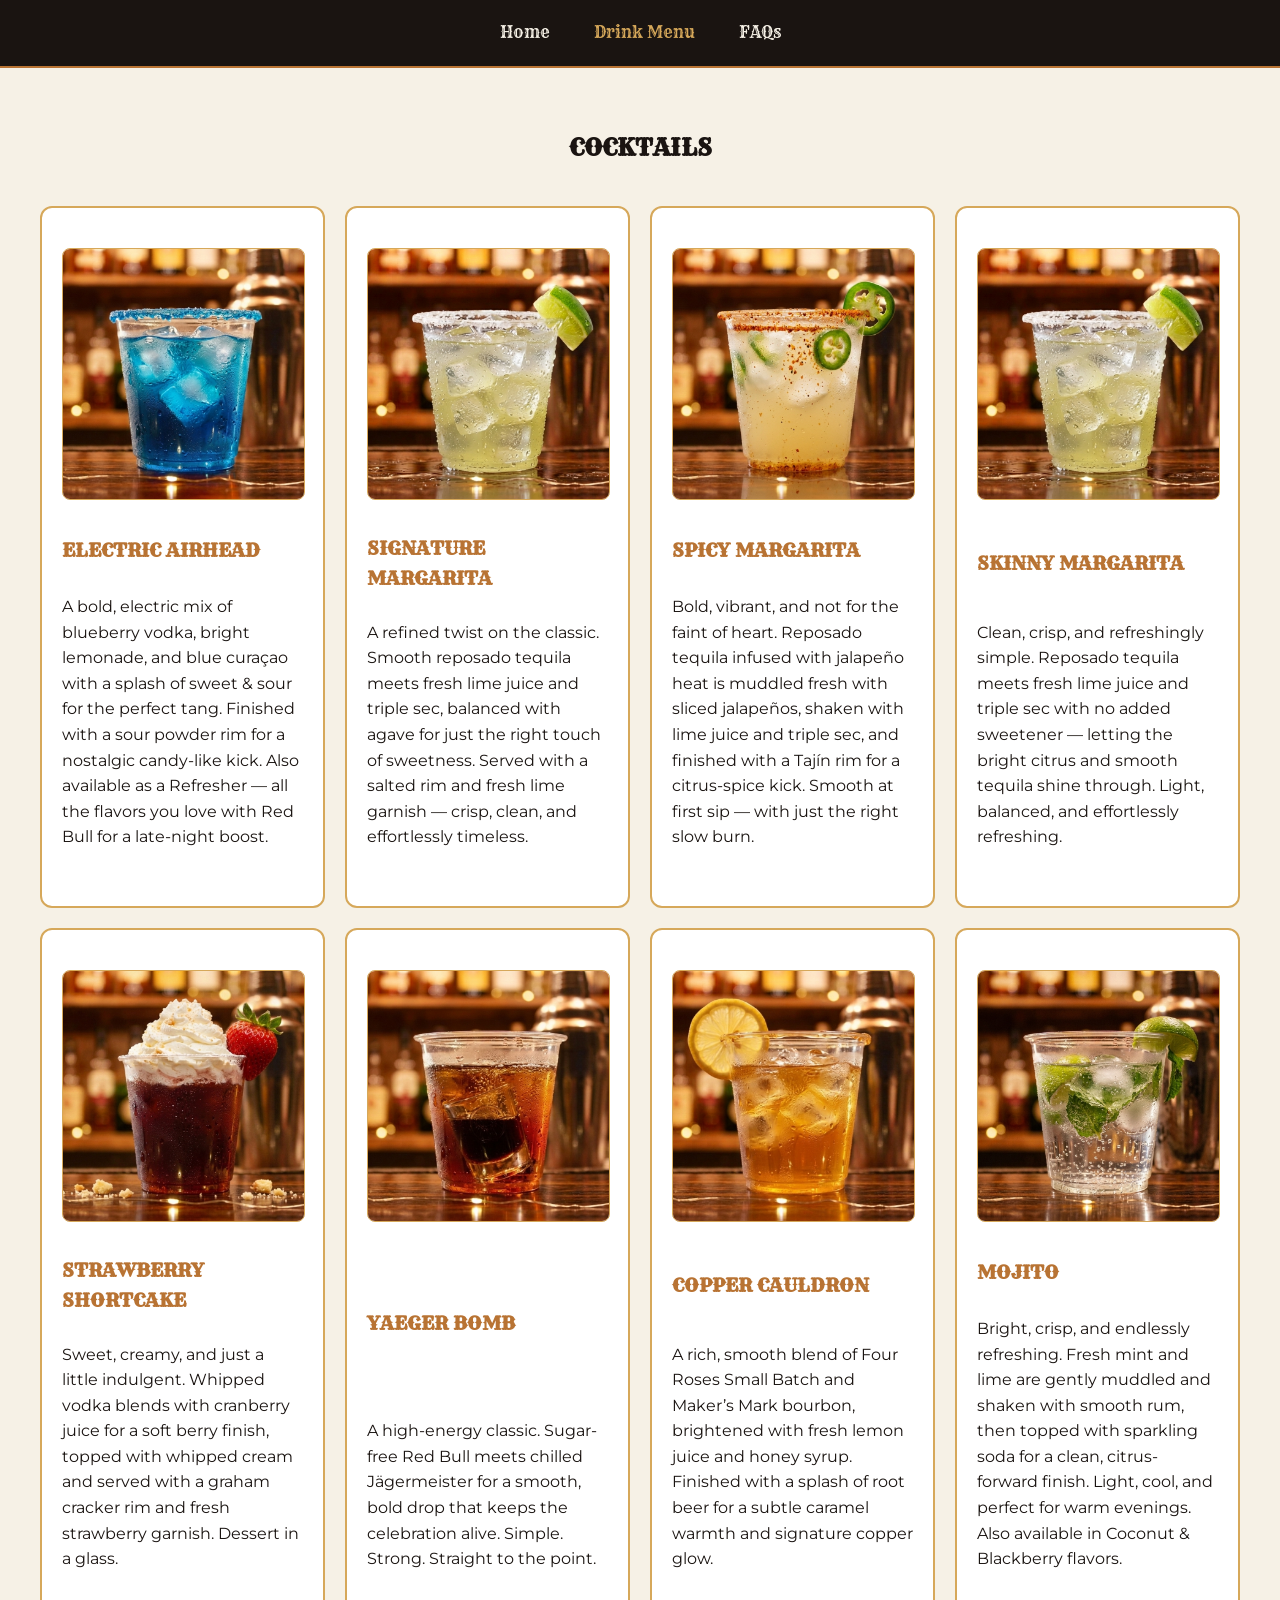
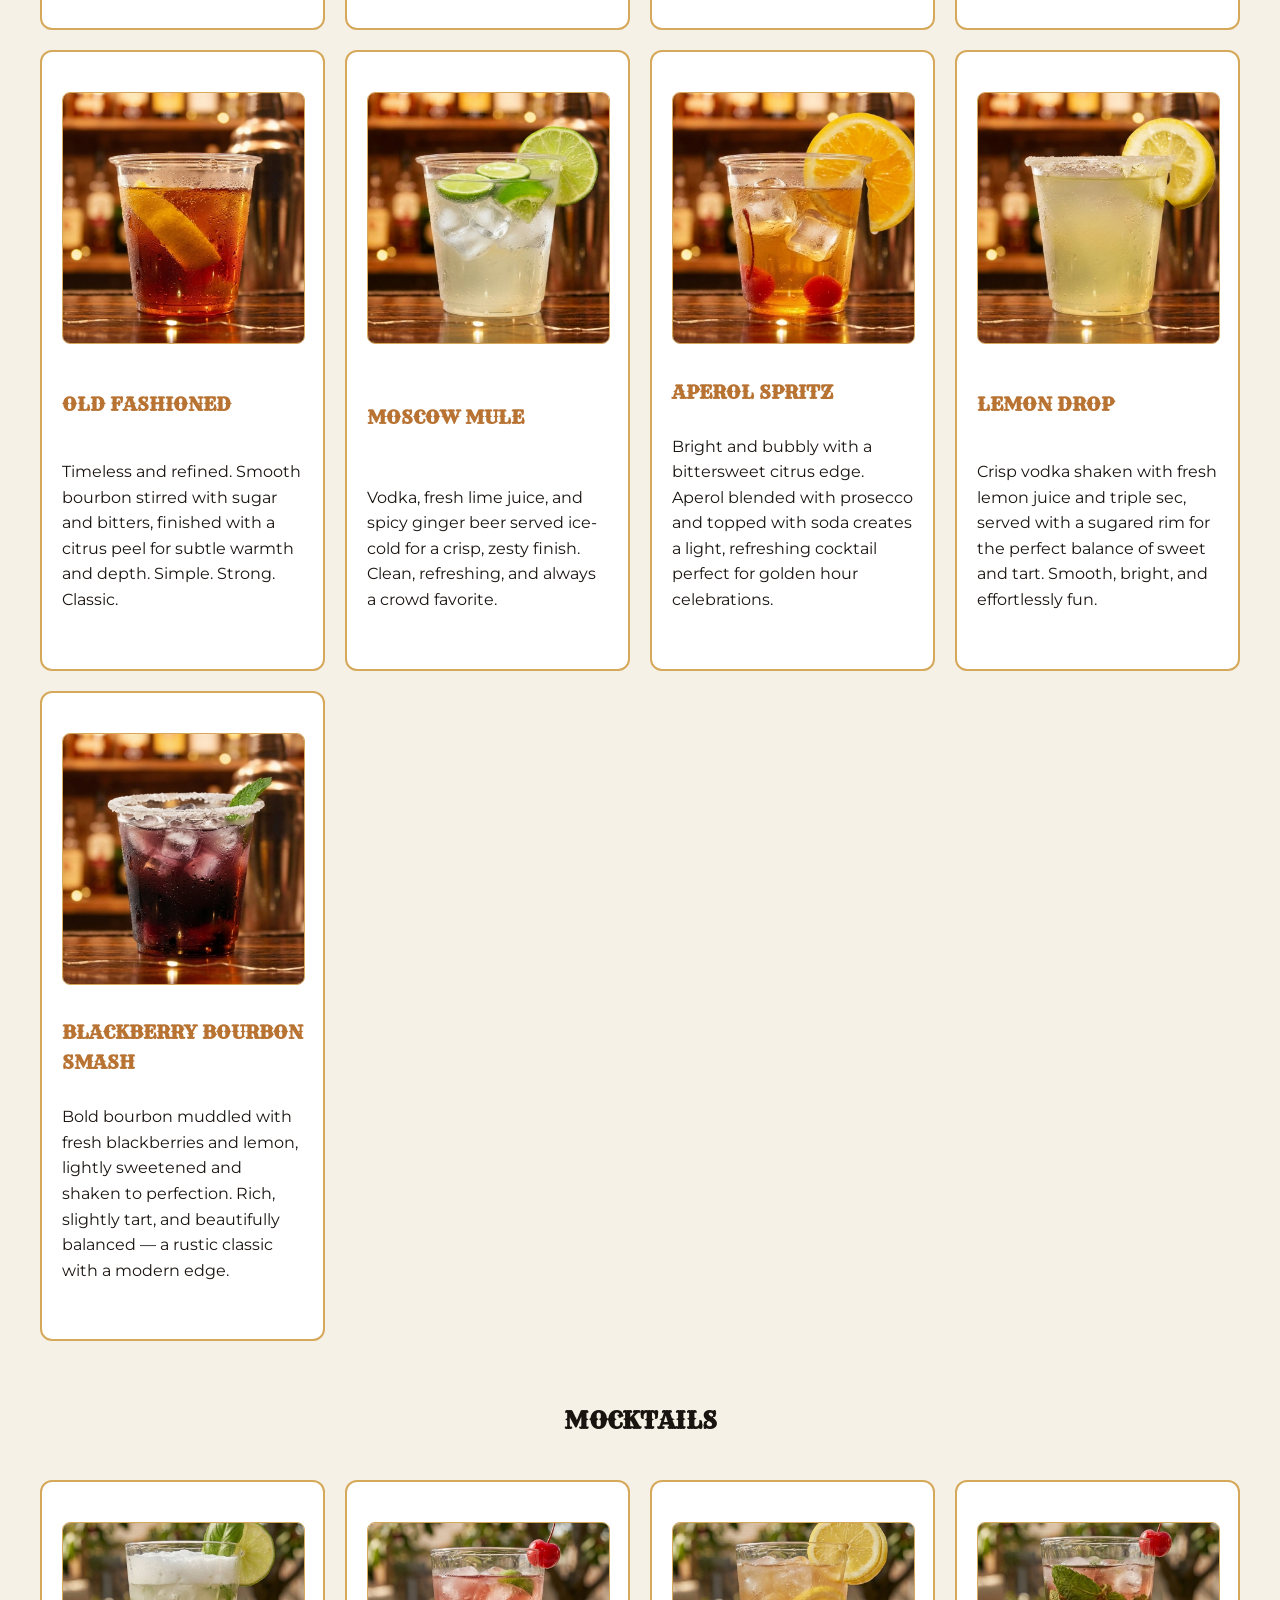
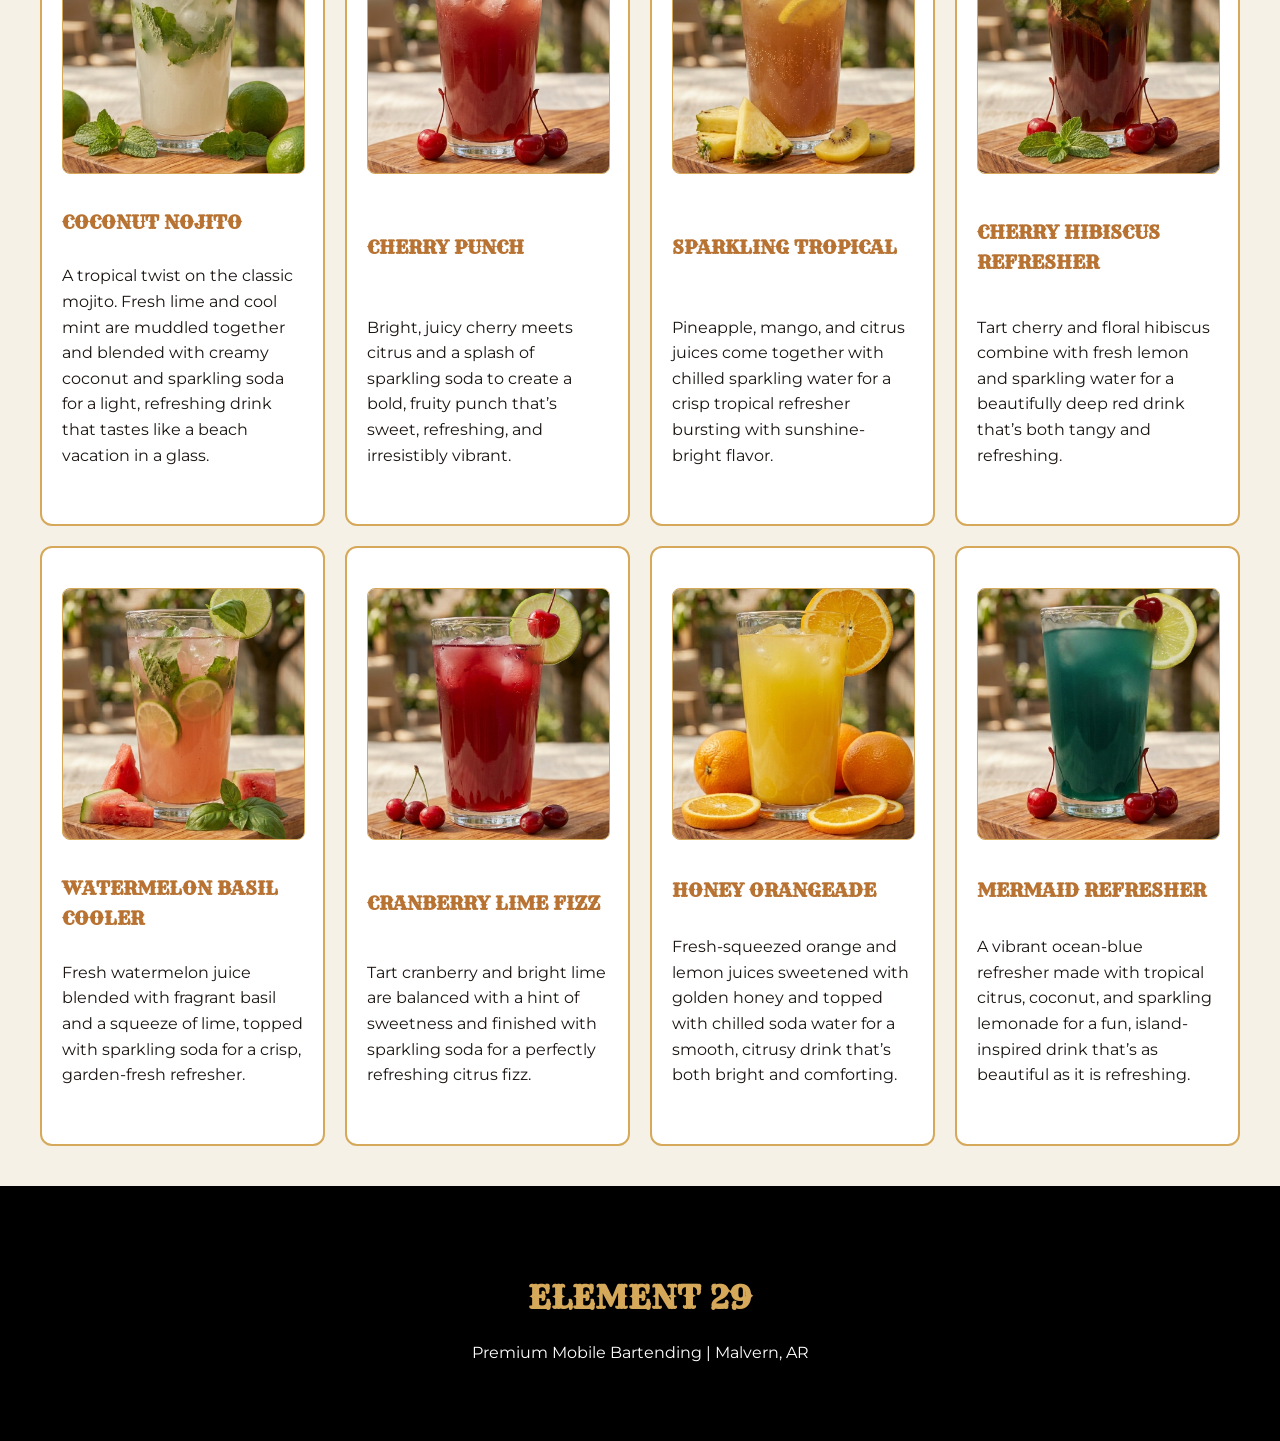
==== commit 14d0c000: "Update cocktails.html" ====
--- a/cocktails.html
+++ b/cocktails.html
@@ -84,7 +84,7 @@
             </div>
 
 <div class="card">
-                <img src="images/"BourbonSmash.png" alt="Blackberry Bourbon Smash" class="drink-card-img">
+                <img src="images/BourbonSmash.png" alt="Blackberry Bourbon Smash" class="drink-card-img">
                 <h3>Blackberry Bourbon Smash</h3>
                 <p>Bold bourbon muddled with fresh blackberries and lemon, lightly sweetened and shaken to perfection. Rich, slightly tart, and beautifully balanced — a rustic classic with a modern edge.</p>
             </div>
@@ -153,3 +153,4 @@
 
 
 
+
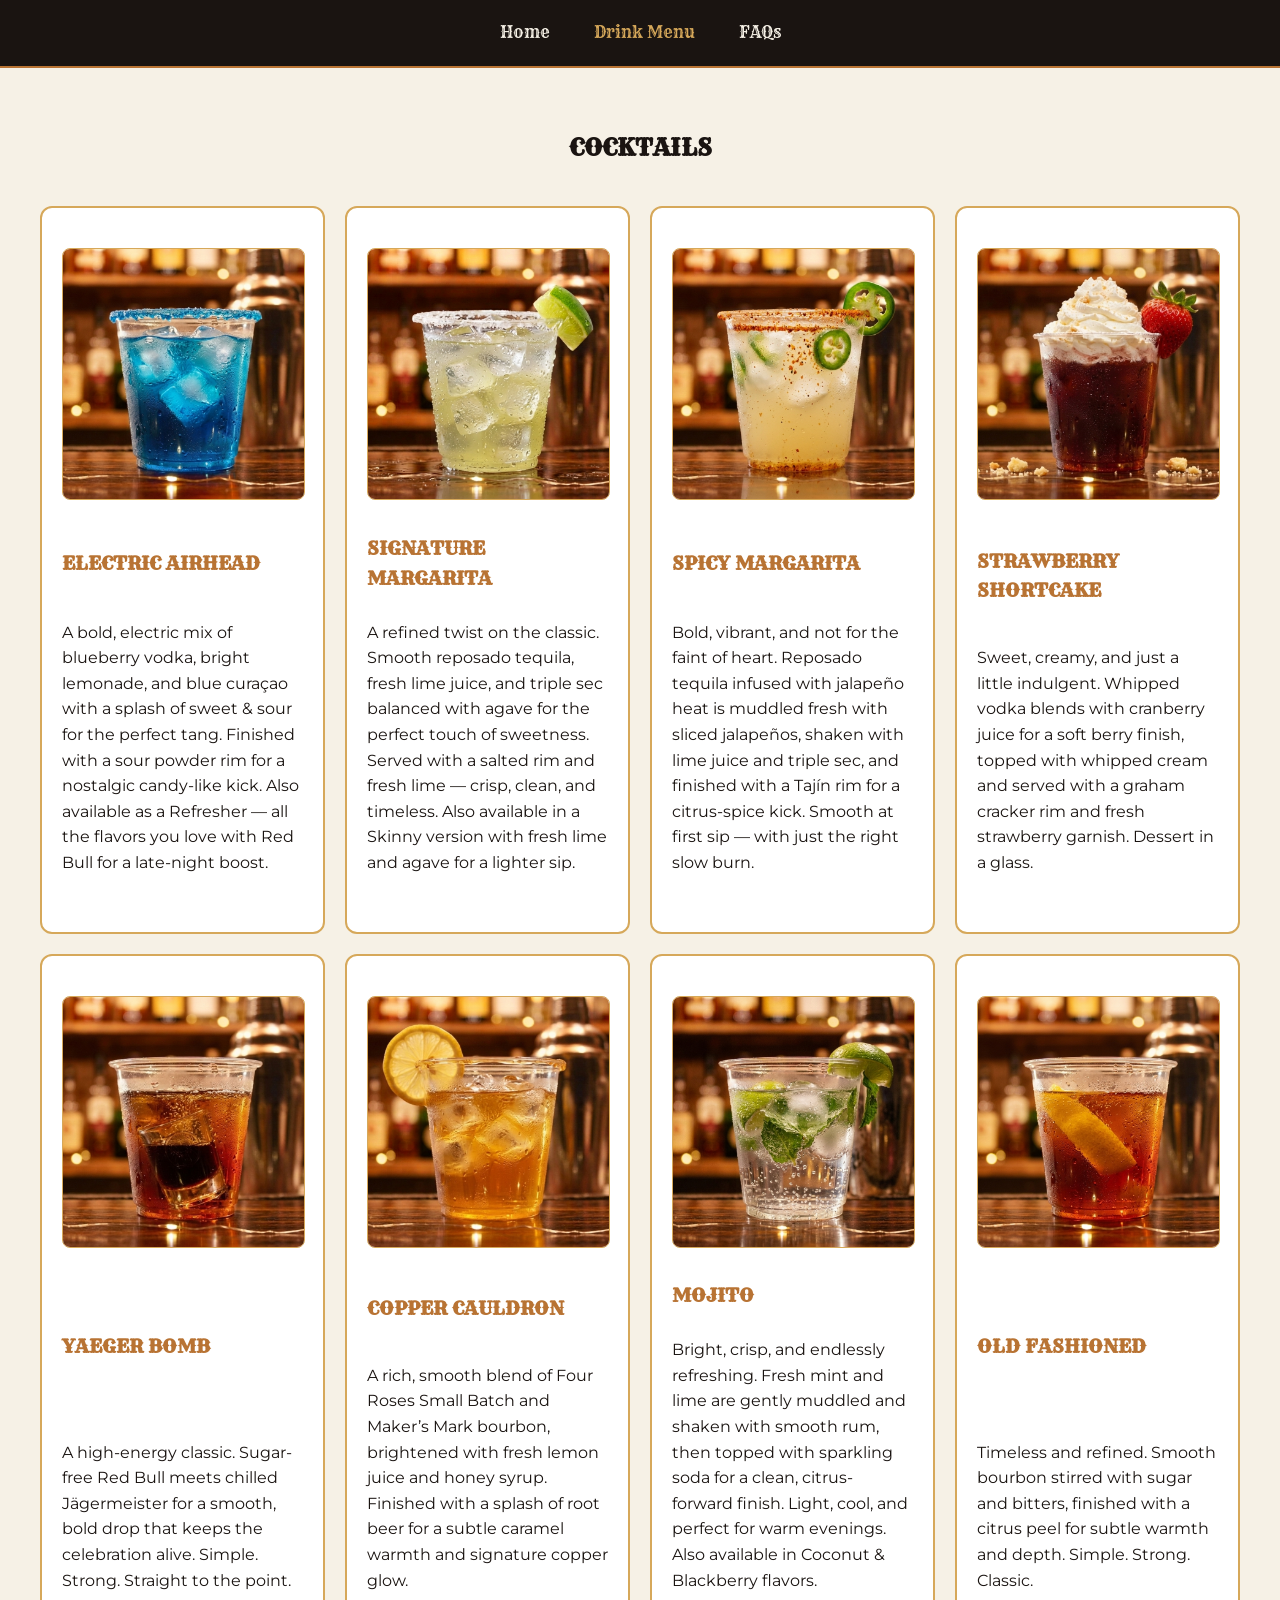
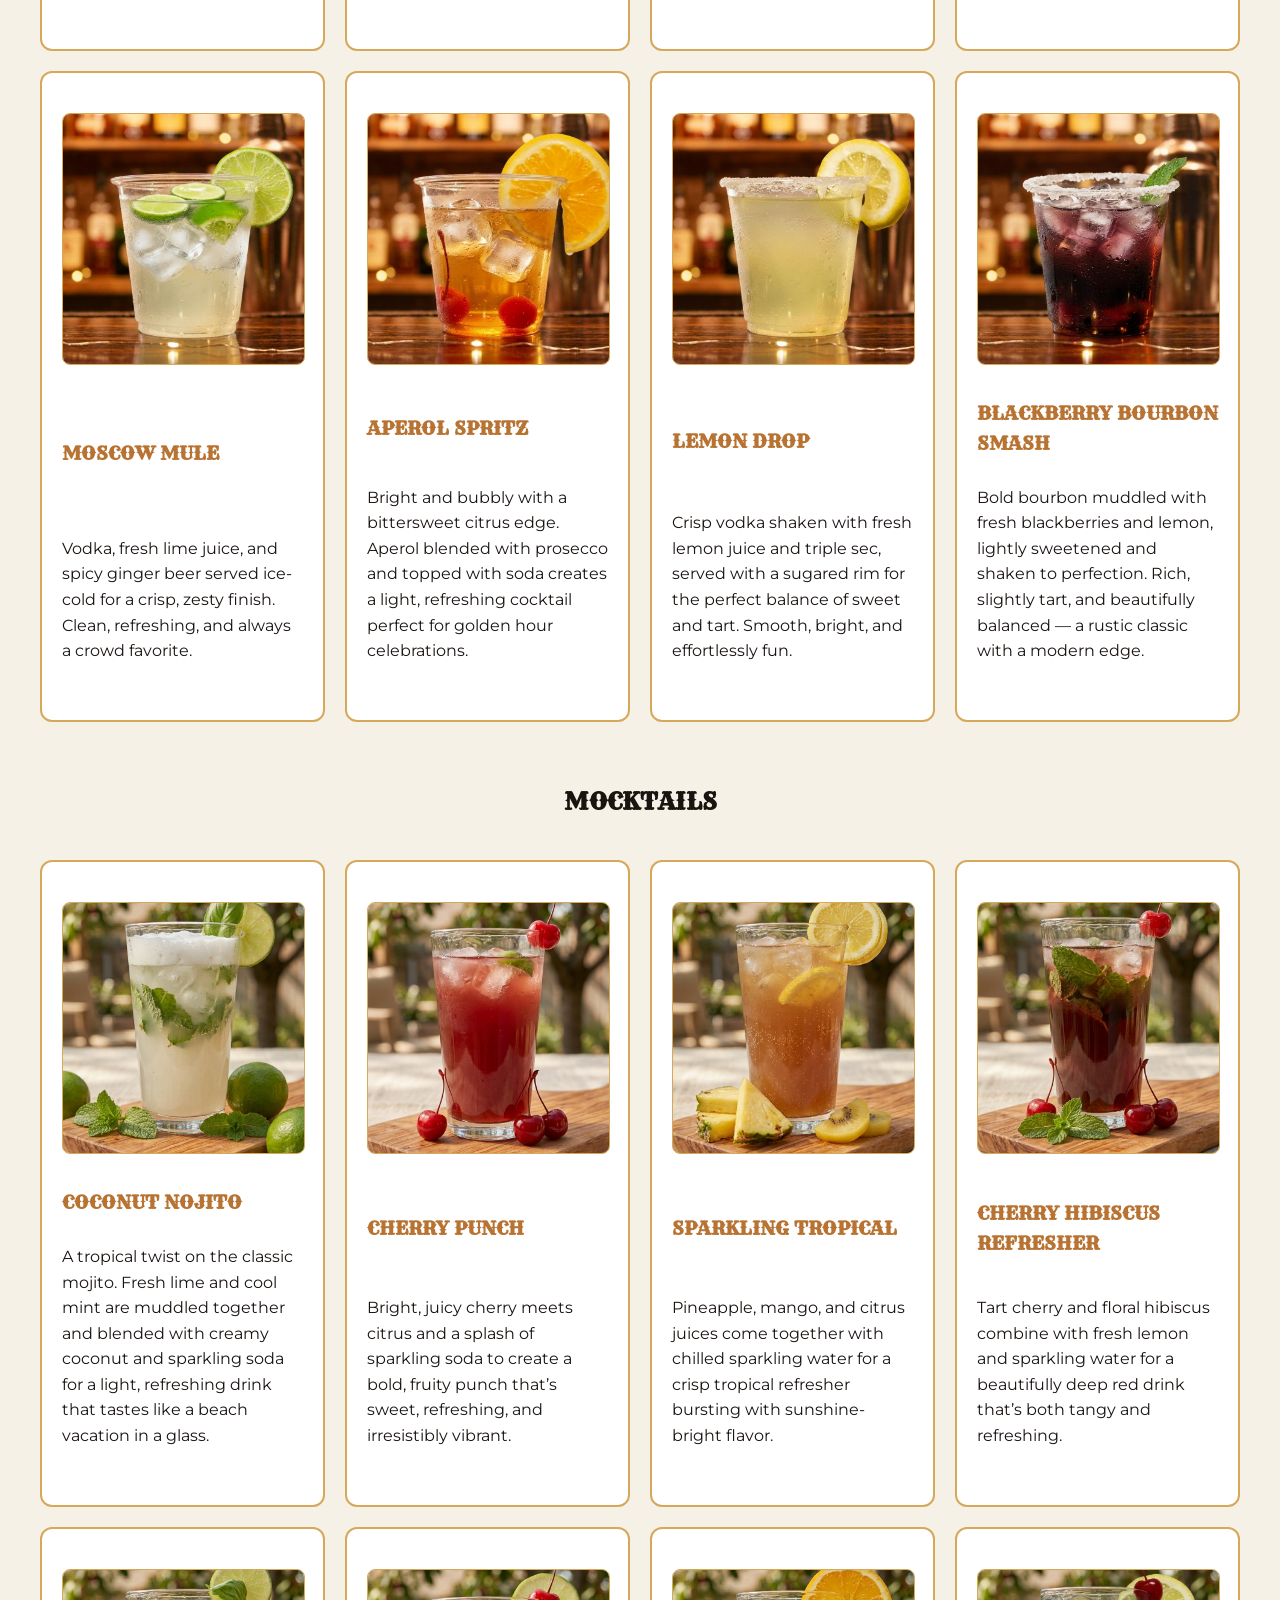
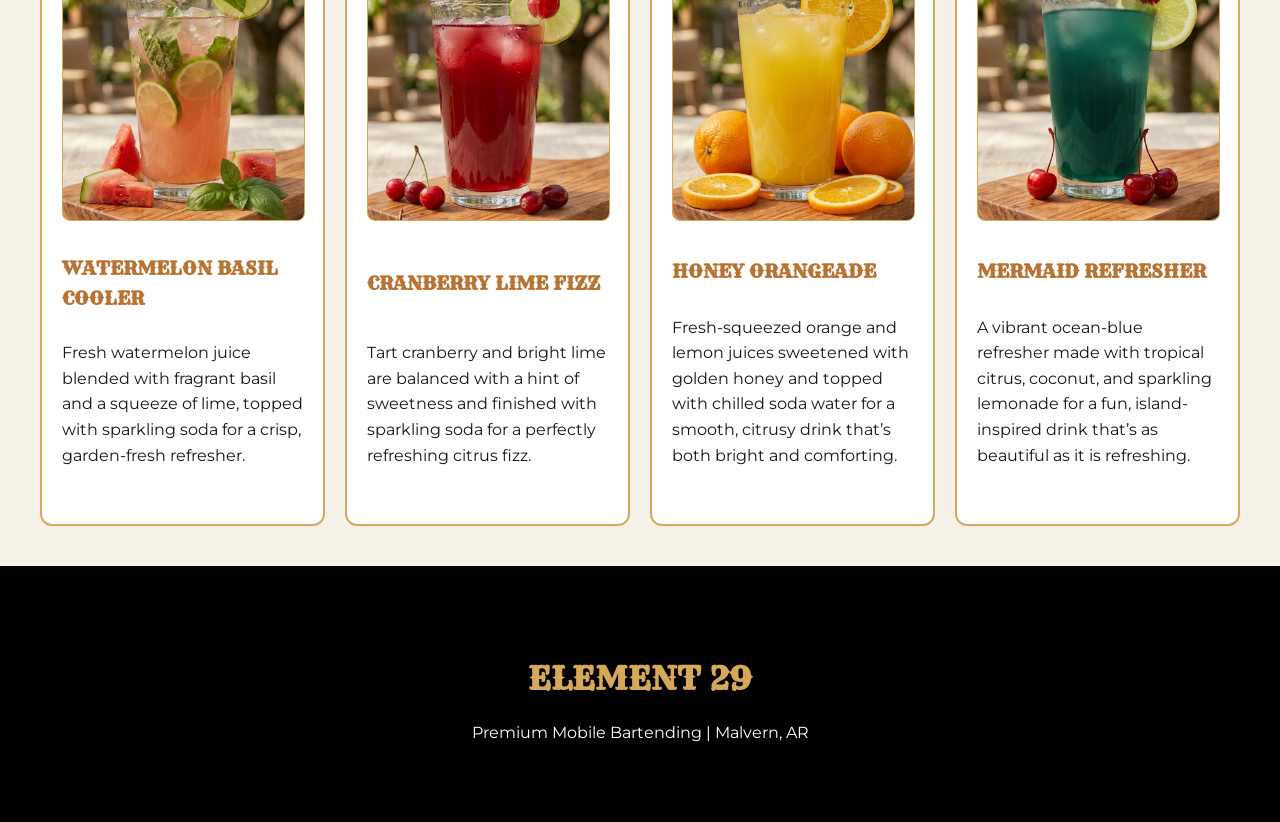
==== commit 7d387d30: "Update cocktails.html" ====
--- a/cocktails.html
+++ b/cocktails.html
@@ -25,18 +25,14 @@
             <div class="card">
                 <img src="images/SignatureMarg.png" alt="Signature Margarita" class="drink-card-img">
                 <h3>Signature Margarita</h3>
-                <p>A refined twist on the classic. Smooth reposado tequila meets fresh lime juice and triple sec, balanced with agave for just the right touch of sweetness. Served with a salted rim and fresh lime garnish — crisp, clean, and effortlessly timeless.</p>
+                <p>A refined twist on the classic. Smooth reposado tequila, fresh lime juice, and triple sec balanced with agave for the perfect touch of sweetness. Served with a salted rim and fresh lime — crisp, clean, and timeless. Also available in a Skinny version with fresh lime and agave for a lighter sip.</p>
             </div>
             <div class="card">
                 <img src="images/SpicyMarg.png" alt="Spicy Margarita" class="drink-card-img">
                 <h3>Spicy Margarita</h3>
                 <p>Bold, vibrant, and not for the faint of heart. Reposado tequila infused with jalapeño heat is muddled fresh with sliced jalapeños, shaken with lime juice and triple sec, and finished with a Tajín rim for a citrus-spice kick. Smooth at first sip — with just the right slow burn.</p>
             </div>
-            <div class="card">
-                <img src="images/SignatureMarg.png" alt="Skinny Margarita" class="drink-card-img">
-                <h3>Skinny Margarita</h3>
-                <p>Clean, crisp, and refreshingly simple. Reposado tequila meets fresh lime juice and triple sec with no added sweetener — letting the bright citrus and smooth tequila shine through. Light, balanced, and effortlessly refreshing.</p>
-            </div>
+           
             <div class="card">
                 <img src="images/StrawberryShortcake.png" alt="Strawberry Shortcake" class="drink-card-img">
                 <h3>Strawberry Shortcake</h3>
@@ -84,7 +80,7 @@
             </div>
 
 <div class="card">
-                <img src="images/BourbonSmash.png" alt="Blackberry Bourbon Smash" class="drink-card-img">
+                <img src="images/BourbonSmash.png" alt="BlackberryBourbon Smash" class="drink-card-img">
                 <h3>Blackberry Bourbon Smash</h3>
                 <p>Bold bourbon muddled with fresh blackberries and lemon, lightly sweetened and shaken to perfection. Rich, slightly tart, and beautifully balanced — a rustic classic with a modern edge.</p>
             </div>
@@ -154,3 +150,5 @@
 
 
 
+
+
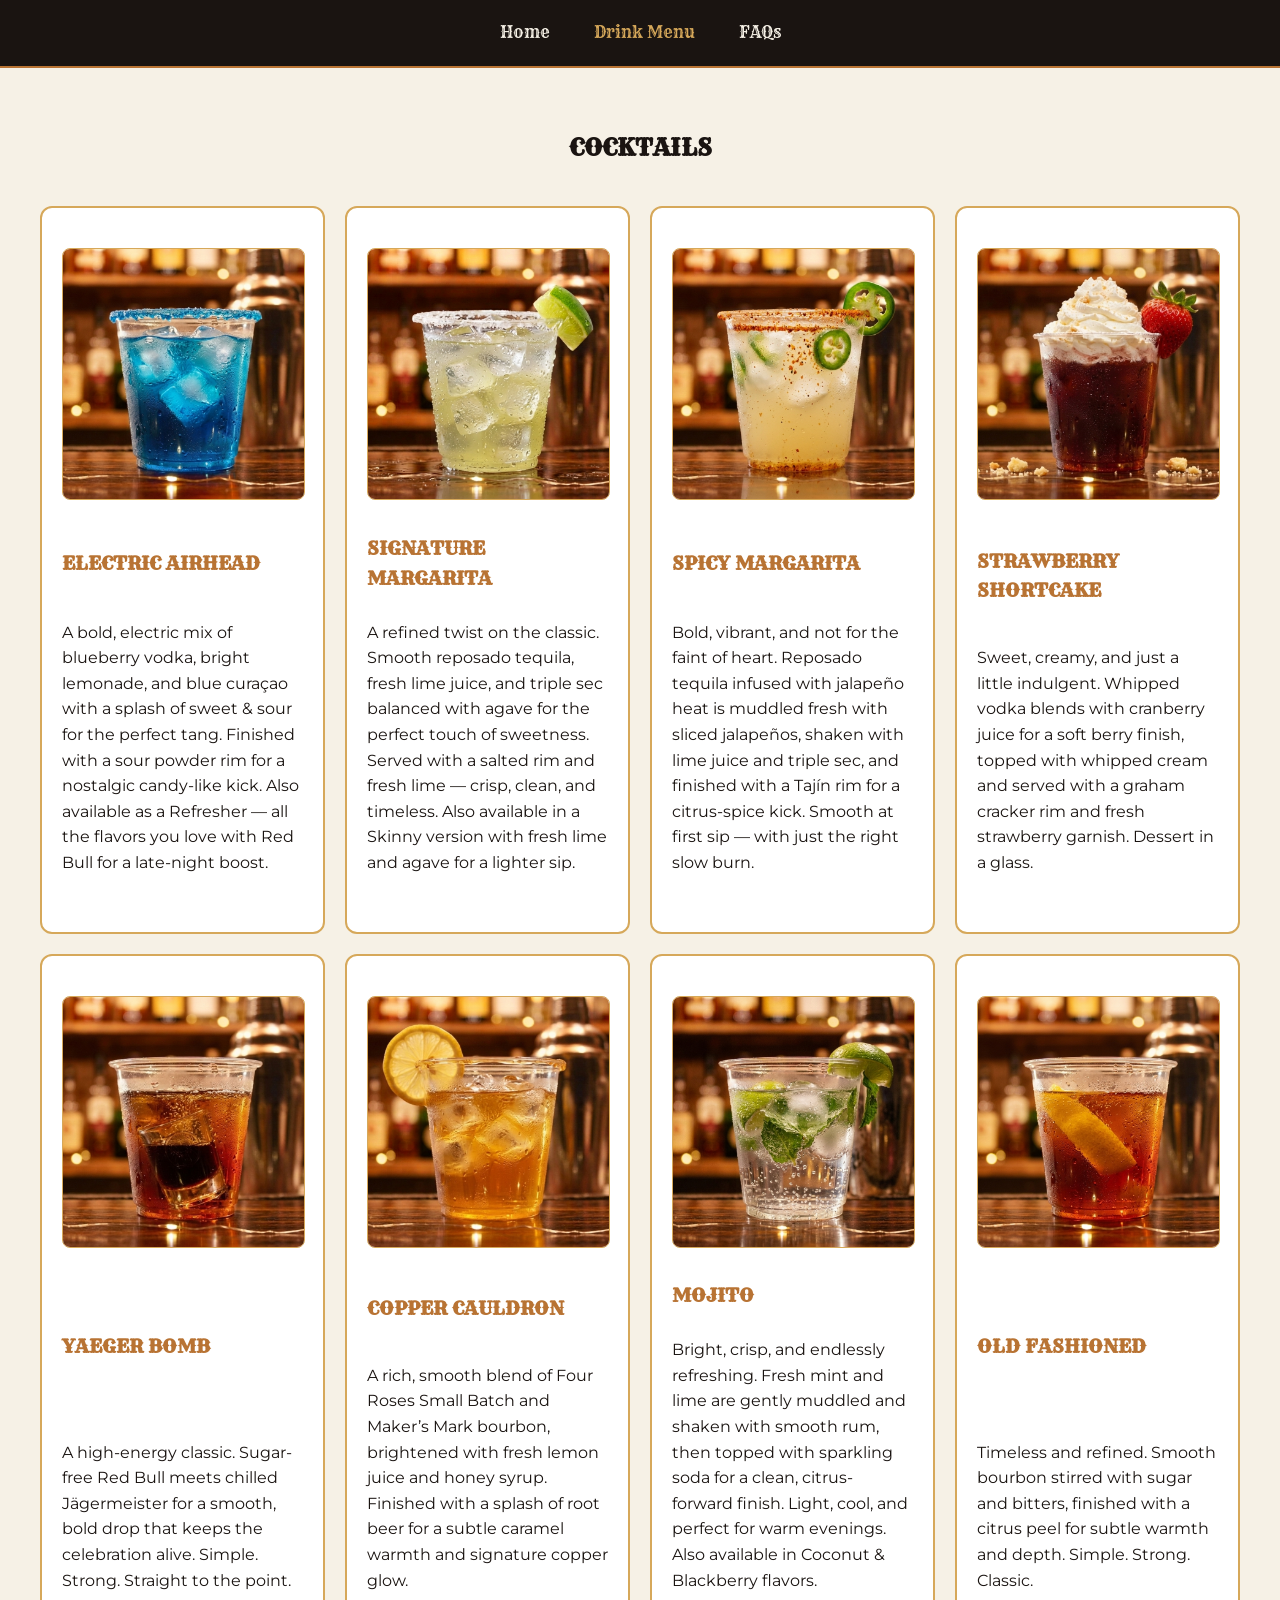
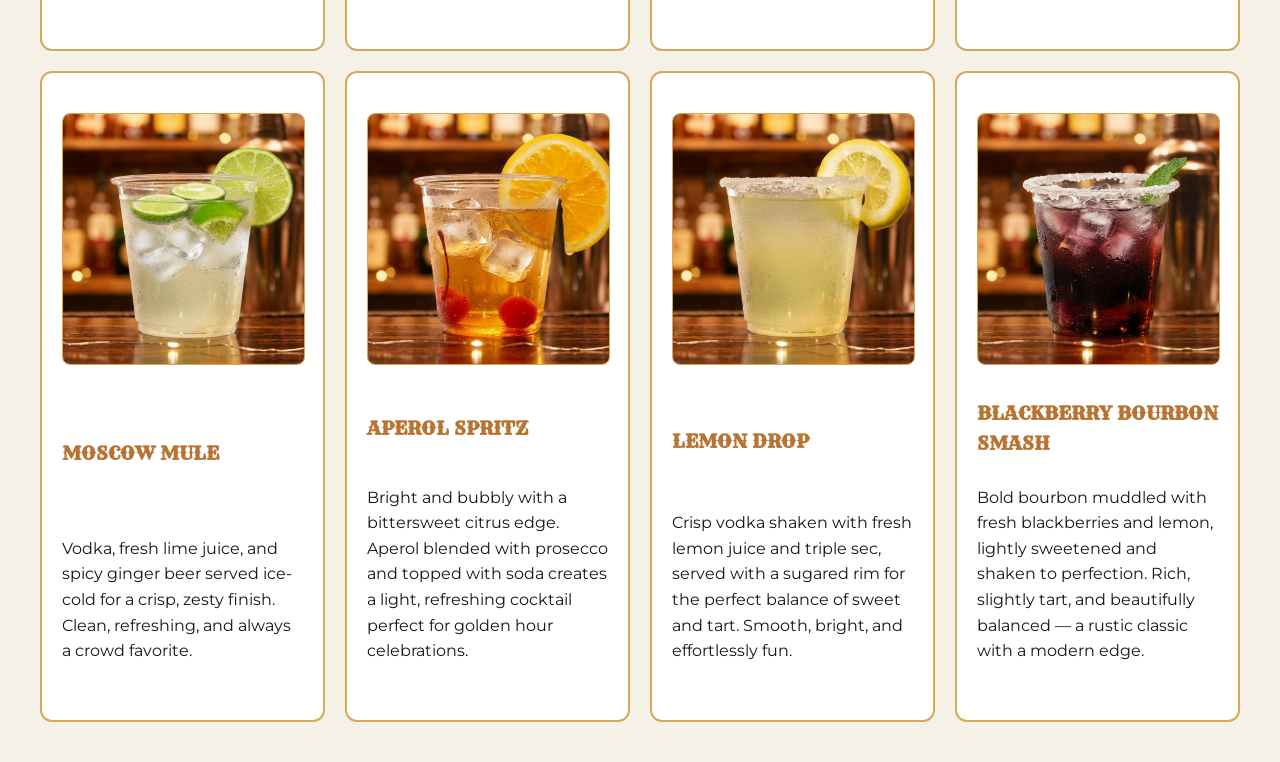
==== commit 03be3fda: "Update cocktails.html" ====
--- a/cocktails.html
+++ b/cocktails.html
@@ -32,7 +32,6 @@
                 <h3>Spicy Margarita</h3>
                 <p>Bold, vibrant, and not for the faint of heart. Reposado tequila infused with jalapeño heat is muddled fresh with sliced jalapeños, shaken with lime juice and triple sec, and finished with a Tajín rim for a citrus-spice kick. Smooth at first sip — with just the right slow burn.</p>
             </div>
-           
             <div class="card">
                 <img src="images/StrawberryShortcake.png" alt="Strawberry Shortcake" class="drink-card-img">
                 <h3>Strawberry Shortcake</h3>
@@ -85,60 +84,6 @@
                 <p>Bold bourbon muddled with fresh blackberries and lemon, lightly sweetened and shaken to perfection. Rich, slightly tart, and beautifully balanced — a rustic classic with a modern edge.</p>
             </div>
 
-
-
-        </div>
-
-        <h2 class="section-title western-text" style="margin-top: 60px;">Mocktails</h2>
-        <div class="drink-grid">
-            <div class="card">
-                <img src="images/CoconutNojito.png" alt="Coconut Nojito" class="drink-card-img">
-                <h3>Coconut Nojito</h3>
-                <p>A tropical twist on the classic mojito. Fresh lime and cool mint are muddled together and blended with creamy coconut and sparkling soda for a light, refreshing drink that tastes like a beach vacation in a glass.</p>
-            </div>
-            <div class="card">
-                <img src="images/CherryPunch.png" alt="Cherry Punch" class="drink-card-img">
-                <h3>Cherry Punch</h3>
-                <p>Bright, juicy cherry meets citrus and a splash of sparkling soda to create a bold, fruity punch that’s sweet, refreshing, and irresistibly vibrant.</p>
-            </div>
-            <div class="card">
-                <img src="images/SparklingTropical.png" alt="Sparkling Tropical" class="drink-card-img">
-                <h3>Sparkling Tropical</h3>
-                <p>Pineapple, mango, and citrus juices come together with chilled sparkling water for a crisp tropical refresher bursting with sunshine-bright flavor.</p>
-            </div>
-            <div class="card">
-                <img src="images/CherryHibiscusRefresher.png" alt="Cherry Hibiscus Refresher" class="drink-card-img">
-                <h3>Cherry Hibiscus Refresher</h3>
-                <p>Tart cherry and floral hibiscus combine with fresh lemon and sparkling water for a beautifully deep red drink that’s both tangy and refreshing.</p>
-            </div>
-            <div class="card">
-                <img src="images/WatermelonBasilCooler.png" alt="Watermelon Basil Cooler" class="drink-card-img">
-                <h3>Watermelon Basil Cooler</h3>
-                <p>Fresh watermelon juice blended with fragrant basil and a squeeze of lime, topped with sparkling soda for a crisp, garden-fresh refresher.</p>
-            </div>
-            <div class="card">
-                <img src="images/CranberryLimeFizz.png" alt="Cranberry Lime Fizz" class="drink-card-img">
-                <h3>Cranberry Lime Fizz</h3>
-                <p>Tart cranberry and bright lime are balanced with a hint of sweetness and finished with sparkling soda for a perfectly refreshing citrus fizz.</p>
-            </div>
-            <div class="card">
-                <img src="images/HoneyOrangeade.png" alt="Honey Orangeade" class="drink-card-img">
-                <h3>Honey Orangeade</h3>
-                <p>Fresh-squeezed orange and lemon juices sweetened with golden honey and topped with chilled soda water for a smooth, citrusy drink that’s both bright and comforting.</p>
-            </div>
-            <div class="card">
-                <img src="images/MermaidRefresher.png" alt="Mermaid Refresher" class="drink-card-img">
-                <h3>Mermaid Refresher</h3>
-                <p>A vibrant ocean-blue refresher made with tropical citrus, coconut, and sparkling lemonade for a fun, island-inspired drink that’s as beautiful as it is refreshing.</p>
-            </div>
-
-        </div>
-    </section>
-
-    <footer>
-        <h2 class="footer-brand western-text">Element 29</h2>
-        <p>Premium Mobile Bartending | Malvern, AR</p>
-    </footer>
 </body>
 
 </html>
@@ -152,3 +97,4 @@
 
 
 
+
